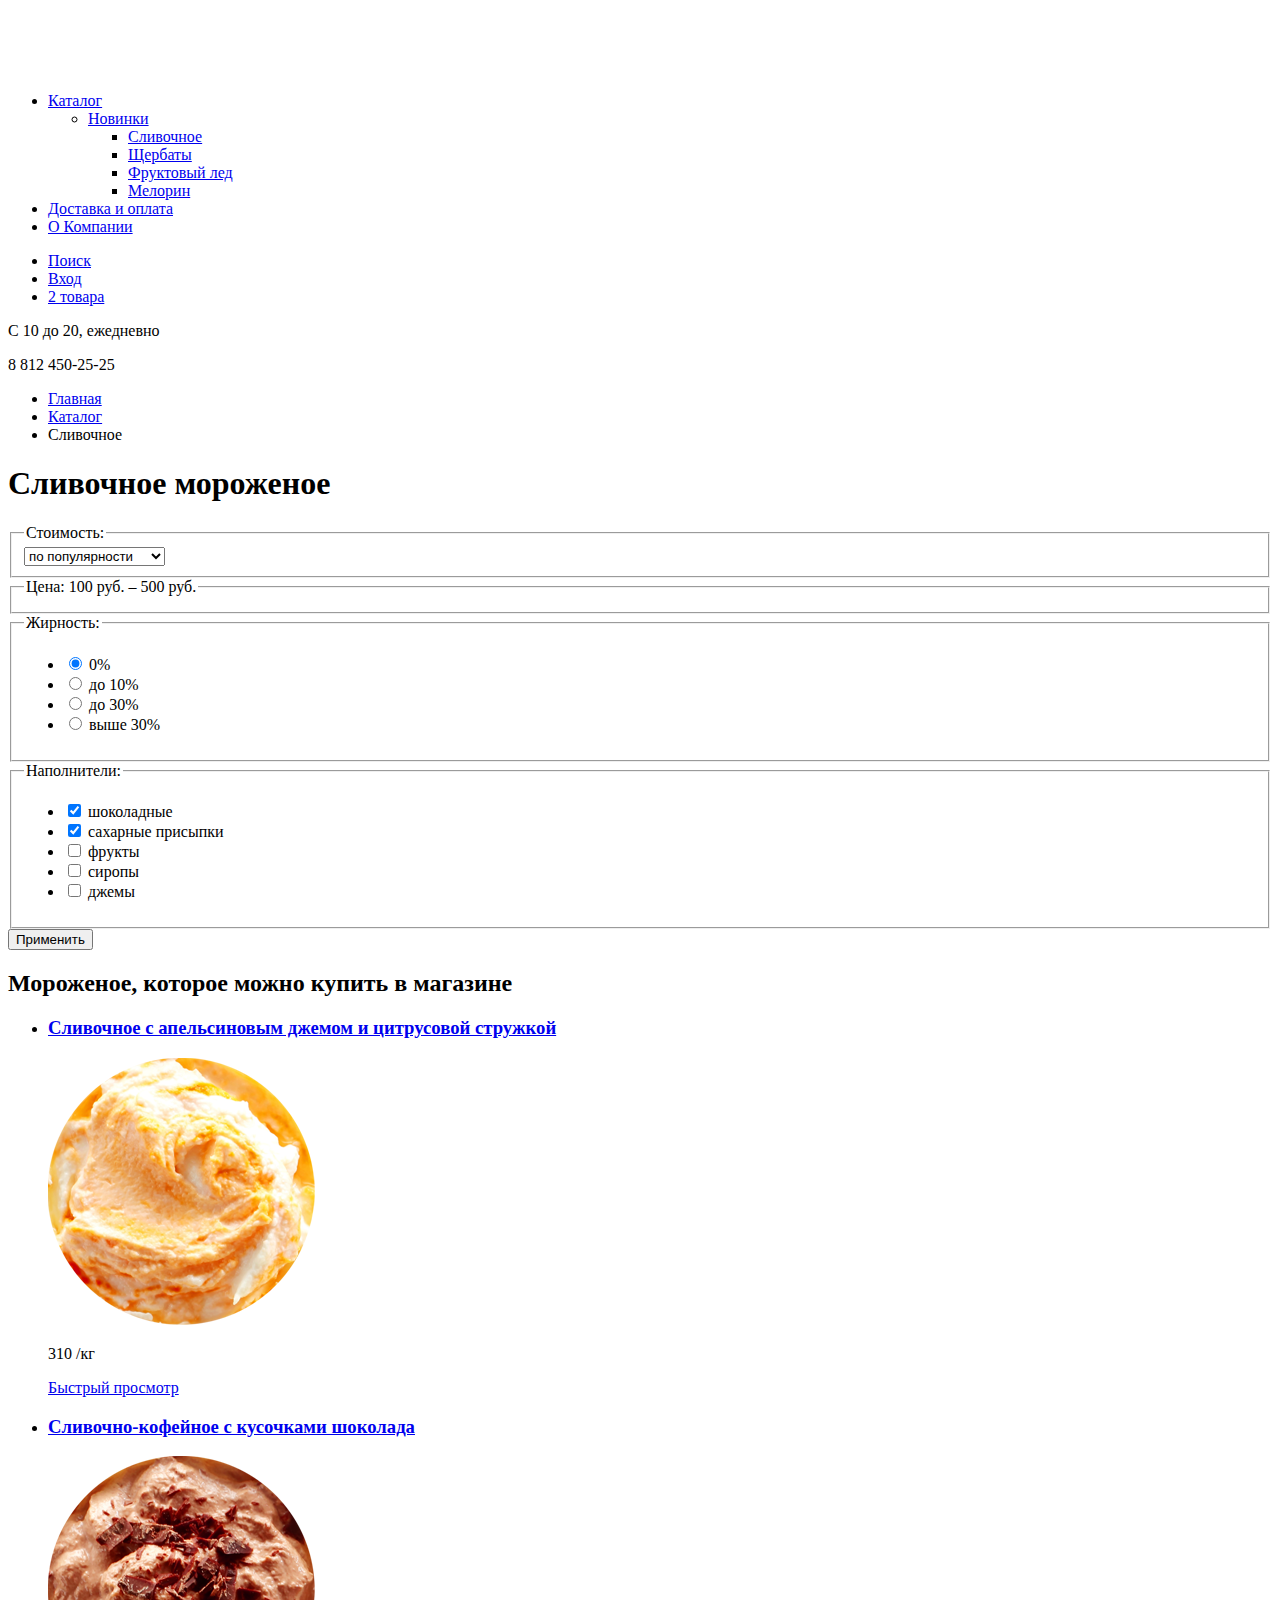
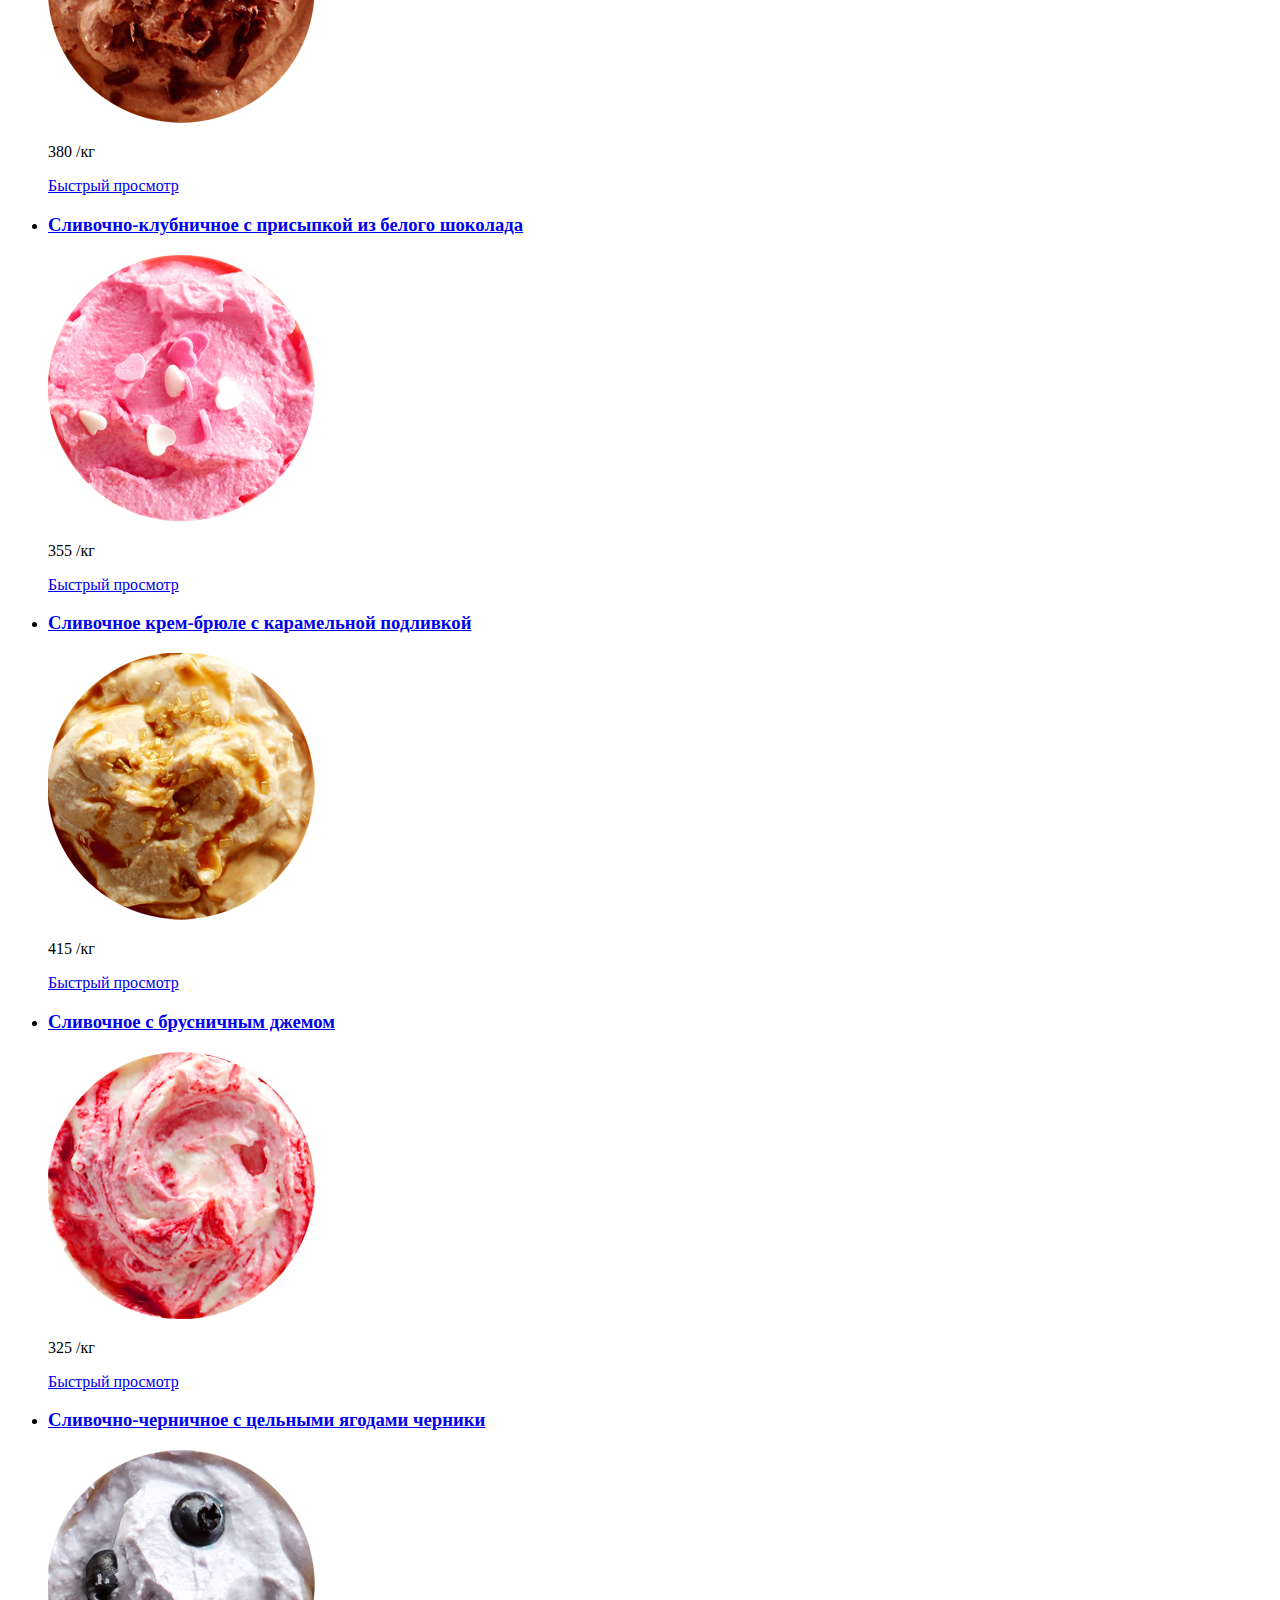
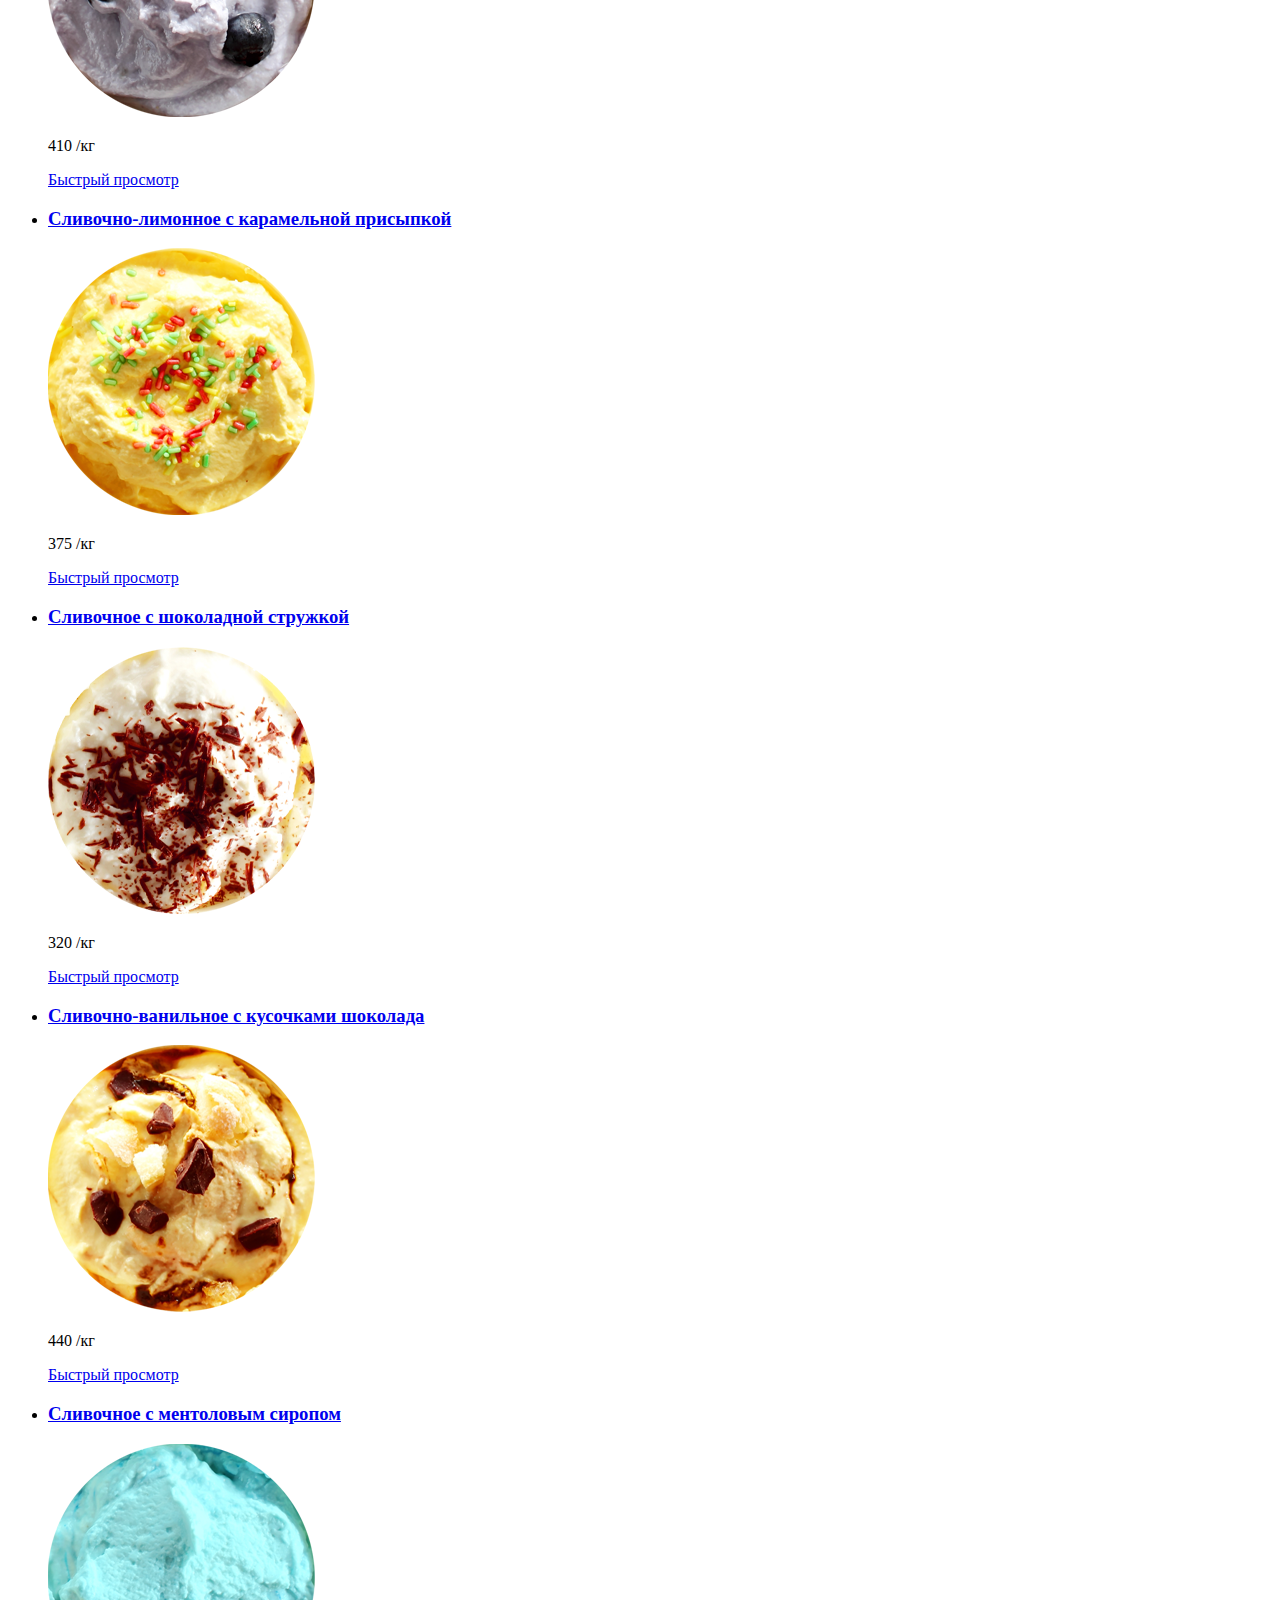
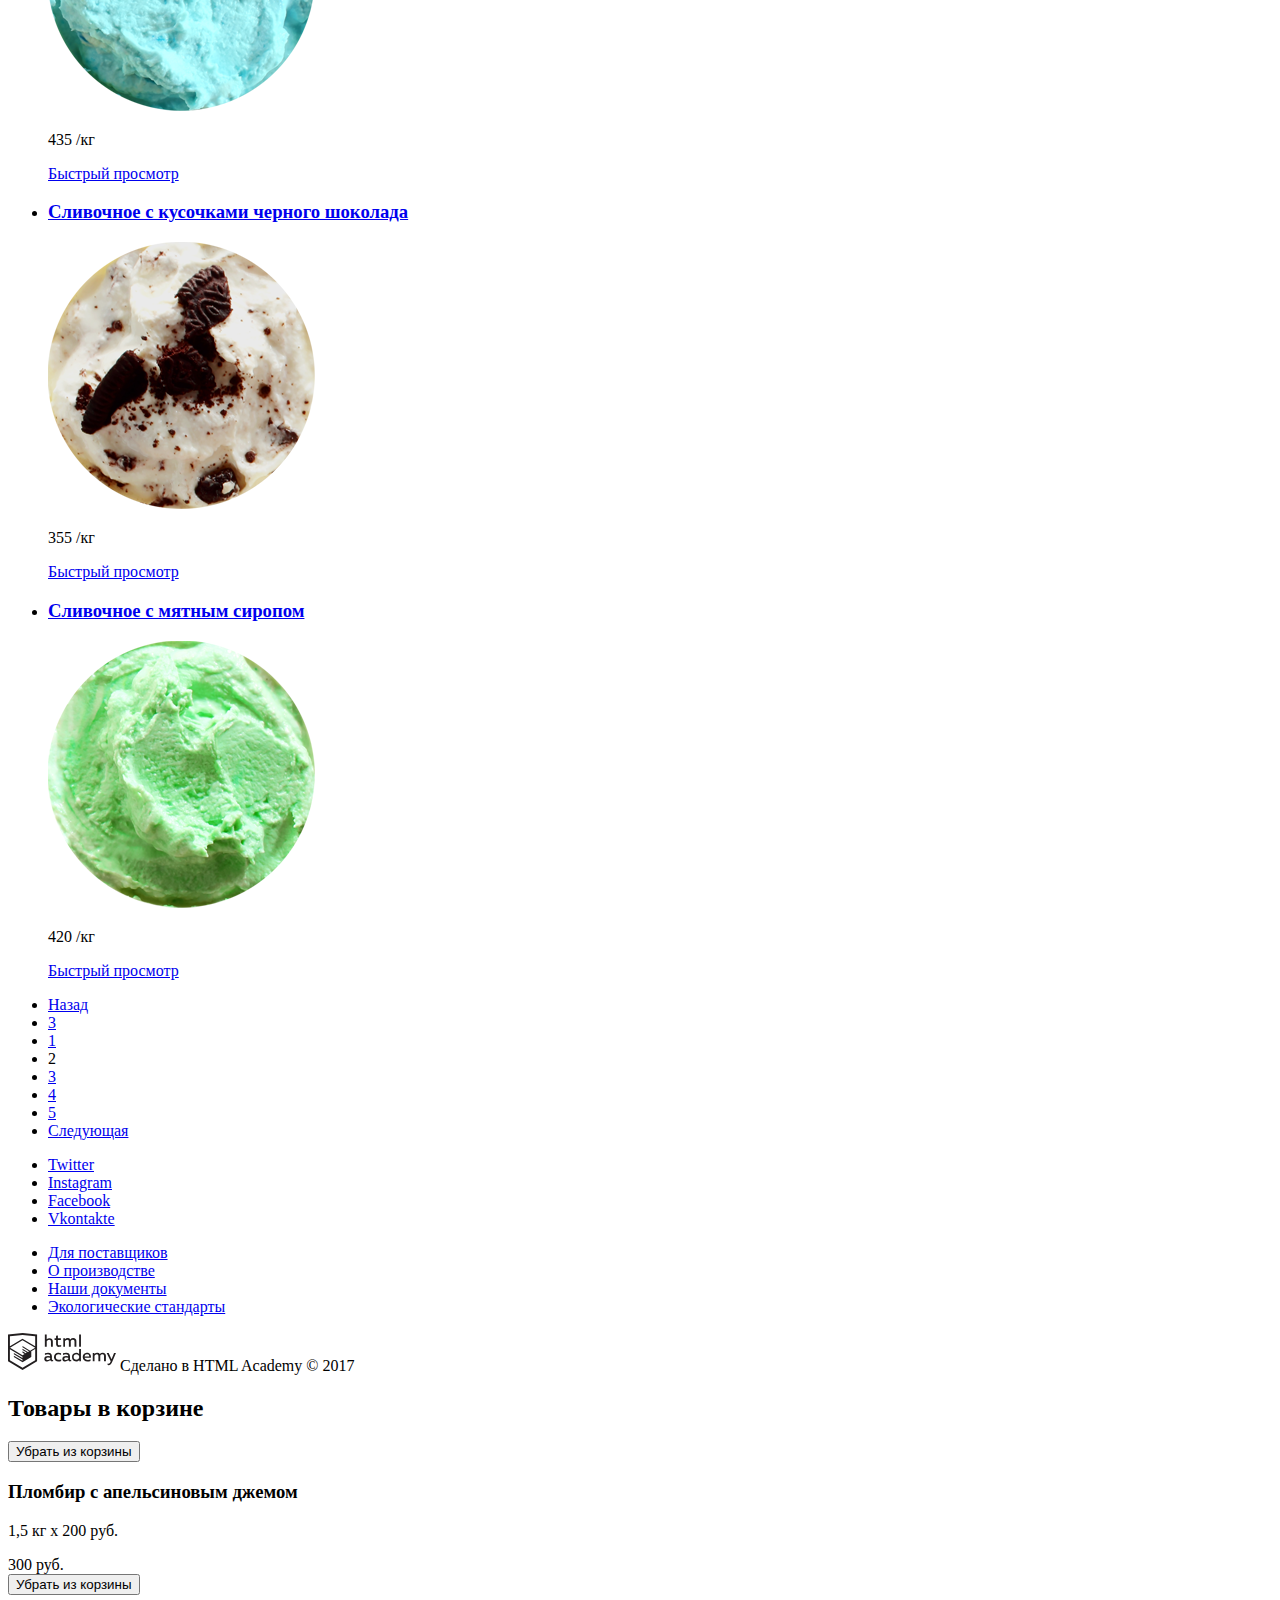
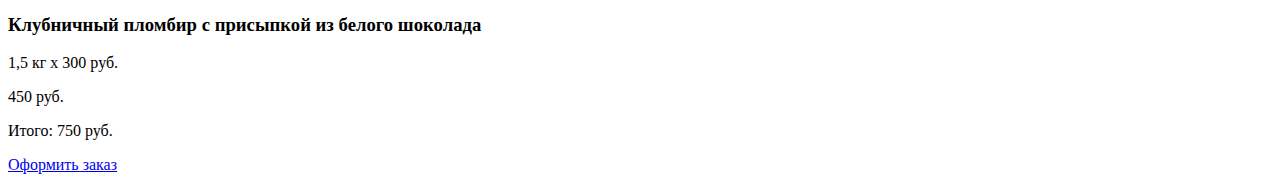
==== catalog.html @ 53f02b1f "html for catalog.html" ====
<!DOCTYPE html>
<html lang="ru">
  <head>
    <meta charset="utf-8">
    <title>HTML Academy: Gllacy Catalog</title>
    <link href="https://fonts.googleapis.com/css?family=Roboto:400,500,700&amp;subset=cyrillic" rel="stylesheet">
  </head>
  <body>
  	<div class="site-wrapper">
      <div class="container">
  		<header class="main-header">
  	    <nav class="main-navigation">
  	      <a class="header-logo"><img src="img/logo.svg" width="154" height="64" alt="Логотип магазина по продаже мороженого Gllacy"></a>
  	      <ul class="site-navigation">

  	        <li class="active"><a href="#">Каталог</a>
  	        	<ul class="sub-menu">
  	        		<li><a class="sub-menu-header" href="#">Новинки</a>
  	        			<ul class="sub-menu-list">
  	        				<li><a class="sub-menu-item" href="#">Сливочное</a></li>
  	        				<li><a class="sub-menu-item" href="#">Щербаты</a></li>
  	        				<li><a class="sub-menu-item" href="#">Фруктовый лед</a></li>
  	        				<li><a class="sub-menu-item" href="#">Мелорин</a></li>
  	        			</ul>
  	        		</li>
  	        	</ul>
  	        </li>
  	        <li><a href="#">Доставка и оплата</a></li>
  	        <li><a href="#">О Компании</a></li>
  	      </ul>
  	      <ul class="user-navigation">
  	      	<li><a class="search" href="#">Поиск</a></li>
  	  	    <li><a class="login" href="#">Вход</a></li>
  	  	    <li><a class="cart" href="#">2 товара</a></li>
  	      </ul>
  	    </nav>
  		</header>
      <main>
        <div class="open-info">
          <p class="open-hours">С 10 до 20, ежедневно</p>
          <p class="phone">8 812 450-25-25</p>
        </div>
        <ul class="breadcrumbs">
          <li><a href="index.html">Главная</a></li>
          <li><a href="catalog.html">Каталог</a></li>
          <li class="breadcrumbs-current">Сливочное</li>
        </ul>
        <h1 class="catalog-title">Сливочное мороженое</h1>
        <form class="search" method="get" action="https://echo.htmlacademy.ru">
          <fieldset class="search-sort">
            <legend class="search-title">Стоимость:</legend>
            <select class="sorting-by" name="sorting">
              <option value="popular-first">по популярности</option>
              <option value="cheap-first">сначала недорогие</option>
              <option value="expensive-first">сначала дорогие</option>
              <option value="fat-first">по жирности</option>
            </select>
          </fieldset>
          <fieldset class="search-price">
            <legend class="filter-title">Цена: 100 руб. – 500 руб.</legend>
            <div class="range-filter">
              <div class="range-controls">
                <div class="scale">
                  <div class="bar"></div>
                </div>
                <div class="toggle toggle-min"></div>
                <div class="toggle toggle-max"></div>
              </div>
            </div>
          </fieldset>
          <fieldset class="search-radio">
            <legend class="search-title">Жирность:</legend>
              <ul class="search-radio-list">
                <li class="search-option search-option-radio">
                  <input type="radio" name="fat" class="visuallyhidden search-input" id="zero" value="zero" checked>
                  <label for="zero">0%</label>
                </li>
                <li class="search-option search-option-radio">
                  <input type="radio" name="fat" class="visuallyhidden search-input" id="ten" value="less-than-ten">
                  <label for="ten">до 10%</label>
                </li>
                <li class="search-option search-option-radio">
                  <input type="radio" name="fat" class="visuallyhidden search-input" id="thirty" value="less-than-thirty">
                  <label for="thirty">до 30%</label>
                </li>
                <li class="search-option search-option-radio">
                  <input type="radio" name="fat" class="visuallyhidden search-input" id="thirty-plus" value="more-than-thirty">
                  <label for="thirty-plus">выше 30%</label>
                </li>
              </ul>
          </fieldset>
          <fieldset class="search-checkbox">
            <legend class="search-title">Наполнители:</legend>
               <ul class="search-checkbox-list">
                <li class="search-option search-option-checkbox">
                  <input type="checkbox" name="chocolate" class="visuallyhidden search-input" id="search-chocolate" checked>
                  <label for="search-chocolate">шоколадные</label>
                </li>
                <li class="search-option search-option-checkbox">
                  <input type="checkbox" name="sugar" class="visuallyhidden search-input" id="search-sugar" checked>
                  <label for="search-sugar">сахарные присыпки</label>
                </li>
                <li class="search-option search-option-checkbox">
                  <input type="checkbox" name="fruits" class="visuallyhidden search-input" id="search-fruits">
                  <label for="search-fruits">фрукты</label>
                </li>
                <li class="search-option search-option-checkbox">
                  <input type="checkbox" name="syrup" class="visuallyhidden search-input" id="search-syrup">
                  <label for="search-syrup">сиропы</label>
                </li>
                <li class="search-option search-option-checkbox">
                  <input type="checkbox" name="jam" class="visuallyhidden search-input" id="search-jam">
                  <label for="search-jam">джемы</label>
                </li>
          </fieldset>
          <button type="submit" class="button apply-button">Применить</button>
        </form>
        <section class="catalog">
          <h2 class="visuallyhidden">Мороженое, которое можно купить в магазине</h2>
          <ul class="catalog-list">
            <li class="hit-item">
              <h3><a class="hit-name" href="#">Сливочное с апельсиновым джемом и цитрусовой стружкой</a></h3>
              <img src="img/ice-cream-1.png" width="267" height="267" class="hit-photo" alt="Сливочное мороженое с джемом">
              <p class="hit-price">
                <span class="amount">310</span>
                <span class="unit">/кг</span>
              </p>
              <a class="button hit-item-button" href="#">Быстрый просмотр</a>
            </li>
            <li class="hit-item">
              <h3><a class="hit-name" href="#">Сливочно-кофейное с кусочками шоколада</a></h3>
              <img src="img/ice-cream-2.png" width="267" height="267" class="hit-photo" alt="Мороженое шоколадного цвета с шоколадной стружкой">
              <p class="hit-price">
                <span class="amount">380</span>
                <span class="unit">/кг</span>
              </p>
              <a class="button hit-item-button" href="#">Быстрый просмотр</a>
            </li>
            <li class="hit-item">
              <h3><a class="hit-name" href="#">Сливочно-клубничное с присыпкой из белого шоколада</a></h3>
              <img src="img/ice-cream-3.png" width="267" height="267" class="hit-photo" alt="Мороженое розового цвета с присыпкой в форме сердец">
              <p class="hit-price">
                <span class="amount">355</span>
                <span class="unit">/кг</span>
              </p>
              <a class="button hit-item-button" href="#">Быстрый просмотр</a>
            </li>
            <li class="hit-item">
              <h3><a class="hit-name" href="#">Сливочное крем-брюле с карамельной подливкой</a></h3>
              <img src="img/ice-cream-4.png" width="267" height="267" class="hit-photo" alt="Мороженое кремового цвета с карамелью и жженым сахаром">
              <p class="hit-price">
                <span class="amount">415</span>
                <span class="unit">/кг</span>
              </p>
              <a class="button hit-item-button" href="#">Быстрый просмотр</a>
            </li>
            <li class="hit-item">
              <h3><a class="hit-name" href="#">Сливочное с брусничным джемом</a></h3>
              <img src="img/ice-cream-5.png" width="267" height="267" class="hit-photo" alt="Мороженое бело-розового цвета">
              <p class="hit-price">
                <span class="amount">325</span>
                <span class="unit">/кг</span>
              </p>
              <a class="button hit-item-button" href="#">Быстрый просмотр</a>
            </li>
            <li class="hit-item">
              <h3><a class="hit-name" href="#">Сливочно-черничное с цельными ягодами черники</a></h3>
              <img src="img/ice-cream-6.png" width="267" height="267" class="hit-photo" alt="Мороженое сиреневого цвета с черникой">
              <p class="hit-price">
                <span class="amount">410</span>
                <span class="unit">/кг</span>
              </p>
              <a class="button hit-item-button" href="#">Быстрый просмотр</a>
            </li>
            <li class="hit-item">
              <h3><a class="hit-name" href="#">Сливочно-лимонное с карамельной присыпкой</a></h3>
              <img src="img/ice-cream-7.png" width="267" height="267" class="hit-photo" alt="Мороженое желтого цвета с разноцветной присыпкой">
              <p class="hit-price">
                <span class="amount">375</span>
                <span class="unit">/кг</span>
              </p>
              <a class="button hit-item-button" href="#">Быстрый просмотр</a>
            </li>
            <li class="hit-item">
              <h3><a class="hit-name" href="#">Сливочное с шоколадной стружкой</a></h3>
              <img src="img/ice-cream-8.png" width="267" height="267" class="hit-photo" alt="Мороженое белого цвета с шоколадной стружкой">
              <p class="hit-price">
                <span class="amount">320</span>
                <span class="unit">/кг</span>
              </p>
              <a class="button hit-item-button" href="#">Быстрый просмотр</a>
            </li>
            <li class="hit-item">
              <h3><a class="hit-name" href="#">Сливочно-ванильное с кусочками шоколада</a></h3>
              <img src="img/ice-cream-9.png" width="267" height="267" class="hit-photo" alt="Мороженое белого цвета с шоколадной стружкой">
              <p class="hit-price">
                <span class="amount">440</span>
                <span class="unit">/кг</span>
              </p>
              <a class="button hit-item-button" href="#">Быстрый просмотр</a>
            </li>
            <li class="hit-item">
              <h3><a class="hit-name" href="#">Сливочноe с ментоловым сиропом</a></h3>
              <img src="img/ice-cream-10.png" width="267" height="267" class="hit-photo" alt="Мороженое ментолового цвета">
              <p class="hit-price">
                <span class="amount">435</span>
                <span class="unit">/кг</span>
              </p>
              <a class="button hit-item-button" href="#">Быстрый просмотр</a>
            </li>
            <li class="hit-item">
              <h3><a class="hit-name" href="#">Сливочное с кусочками черного шоколада</a></h3>
              <img src="img/ice-cream-11.png" width="267" height="267" class="hit-photo" alt="Мороженое кремового цвета с кусочками черного шоколада">
              <p class="hit-price">
                <span class="amount">355</span>
                <span class="unit">/кг</span>
              </p>
              <a class="button hit-item-button" href="#">Быстрый просмотр</a>
            </li>
            <li class="hit-item">
              <h3><a class="hit-name" href="#">Сливочное с мятным сиропом</a></h3>
              <img src="img/ice-cream-12.png" width="267" height="267" class="hit-photo" alt="Мороженое зеленого цвета">
              <p class="hit-price">
                <span class="amount">420</span>
                <span class="unit">/кг</span>
              </p>
              <a class="button hit-item-button" href="#">Быстрый просмотр</a>
            </li>
          </ul>
          <ul class="pagination-list">
            <li class="pagination-item"><a href="#">Назад</a></li>
            <li class="pagination-item"><a href="#">3</a></li>
            <li class="pagination-item pagination-item-current"><a href="#">1</a></li>
            <li class="pagination-item"><a>2</a></li>
            <li class="pagination-item"><a href="#">3</a></li>
            <li class="pagination-item"><a href="#">4</a></li>
            <li class="pagination-item"><a href="#">5</a></li>
            <li class="pagination-item"><a href="#">Следующая</a></li>
          </ul>
        </section>


      </main>
      <footer class="page-footer">
            <div class="container">
            <ul class="footer-social">
             <li><a class="social-button" href="#"><span class="visuallyhidden">Twitter</span></a></li>
             <li><a class="social-button" href="#"><span class="visuallyhidden">Instagram</span></a></li>
             <li><a class="social-button" href="#"><span class="visuallyhidden">Facebook</span></a></li>
             <li><a class="social-button" href="#"><span class="visuallyhidden">Vkontakte</span></a></li>
            </ul>
            <ul class="footer-about">
              <li><a class="about-item" href="#">Для поставщиков</a></li>
              <li><a class="about-item" href="#">О производстве</a></li>
              <li><a class="about-item" href="#">Наши документы</a></li>
              <li><a class="about-item" href="#">Экологические стандарты</a></li>
            </ul>
            <p class="footer-copyright">
              <a class="developer-logo" href="https://htmlacademy.ru/intensive/htmlcss"><svg id="Layer_1" width="108" height="39" data-name="Layer 1" xmlns="http://www.w3.org/2000/svg" viewBox="0 0 108.08 36.85"><title>HTML Academy</title><path d="M44.61,26.88a2,2,0,0,0,.55-0.1v1.33a3.25,3.25,0,0,1-1.18.21,1.67,1.67,0,0,1-1.67-1,4.84,4.84,0,0,1-3.14,1.08c-1.51,0-2.91-.83-2.91-2.55,0-2.13,2-2.79,3.71-2.79a11.08,11.08,0,0,1,2.17.25v-0.3c0-1-.76-1.77-2.19-1.77a7.42,7.42,0,0,0-3,.64v-1.7a10.21,10.21,0,0,1,3.19-.55c2.36,0,3.81,1.12,3.81,3.65v3a0.54,0.54,0,0,0,.49.59h0.17Zm-6.44-1.13A1.35,1.35,0,0,0,39.63,27h0.11a3.39,3.39,0,0,0,2.41-1V24.58a9.72,9.72,0,0,0-1.81-.21c-1,0-2.16.33-2.16,1.38h0Zm12.36-6.11a5,5,0,0,1,2.57.64V22a4.08,4.08,0,0,0-2.3-.7,2.75,2.75,0,1,0,0,5.49,5,5,0,0,0,2.43-.64v1.71a6.27,6.27,0,0,1-2.76.57A4.21,4.21,0,0,1,46,24.51q0-.21,0-0.41a4.32,4.32,0,0,1,4.18-4.46h0.38Zm12.17,7.24a2,2,0,0,0,.55-0.1v1.33a3.25,3.25,0,0,1-1.18.21,1.67,1.67,0,0,1-1.67-1,4.84,4.84,0,0,1-3.14,1.08c-1.51,0-2.91-.83-2.91-2.55,0-2.13,2-2.79,3.71-2.79a11.08,11.08,0,0,1,2.17.25v-0.3c0-1-.76-1.77-2.19-1.77a7.42,7.42,0,0,0-3,.64v-1.7a10.21,10.21,0,0,1,3.19-.55c2.36,0,3.81,1.12,3.81,3.65v3a0.54,0.54,0,0,0,.49.59h0.17Zm-6.44-1.13A1.35,1.35,0,0,0,57.73,27h0.11a3.39,3.39,0,0,0,2.41-1V24.58a9.72,9.72,0,0,0-1.81-.21c-1.06,0-2.16.33-2.16,1.38h0ZM73,16V28.2H71.35V26.88a3.88,3.88,0,0,1-3.19,1.54,4.4,4.4,0,0,1,0-8.78,3.81,3.81,0,0,1,3,1.3V16H73Zm-4.53,5.22a2.76,2.76,0,1,0,0,5.52A2.86,2.86,0,0,0,71.15,25V23A2.91,2.91,0,0,0,68.49,21.27ZM79,19.64c3.31,0,4.46,2.68,3.92,5.09H76.7c0.21,1.5,1.67,2.11,3.19,2.11a6.11,6.11,0,0,0,2.64-.59v1.6a7.14,7.14,0,0,1-3,.57C77,28.42,74.78,27,74.78,24a4.18,4.18,0,0,1,4-4.39H79Zm0.09,1.54a2.28,2.28,0,0,0-2.44,2.1v0.06H81.3A2,2,0,0,0,79.13,21.18Zm5.73,7V19.87h1.65v1a3.81,3.81,0,0,1,2.78-1.27A2.86,2.86,0,0,1,91.89,21a4.12,4.12,0,0,1,2.91-1.33A3.06,3.06,0,0,1,98,23V28.2h-1.9V23.05a1.59,1.59,0,0,0-1.42-1.75H94.42a2.8,2.8,0,0,0-2.07,1.12V28.2h-1.9V23.05A1.59,1.59,0,0,0,89,21.31H88.8a3,3,0,0,0-2.21,1.29v5.63H84.86Zm21.31-8.33h1.9l-3.91,9.46c-0.9,2.17-2.09,2.86-3.35,2.86a4.76,4.76,0,0,1-1.1-.14V30.46a2.86,2.86,0,0,0,.85.12c0.9,0,1.58-.64,2.07-1.9l0.17-.42-4-8.4h2l2.86,6.29ZM38.73,1.46V6.22a3.81,3.81,0,0,1,2.7-1.14,3.25,3.25,0,0,1,3.44,3.4v5.15H43V8.72a1.81,1.81,0,0,0-1.61-2h-0.3a2.93,2.93,0,0,0-2.32,1.39v5.52h-1.9V1.46h1.9ZM49.94,2.31v3h3V6.91h-3v3.81c0,1.1.5,1.46,1.58,1.46a4.49,4.49,0,0,0,1.69-.33v1.6A6.8,6.8,0,0,1,51,13.8a2.55,2.55,0,0,1-2.86-2.74V6.89H46.58V5.26h1.5V2.74Zm5.4,11.31V5.28H57v1A3.81,3.81,0,0,1,59.77,5a2.86,2.86,0,0,1,2.6,1.33A4.12,4.12,0,0,1,65.28,5,3.06,3.06,0,0,1,68.44,8.4v5.21h-1.9V8.46a1.59,1.59,0,0,0-1.42-1.75H64.89a2.8,2.8,0,0,0-2.07,1.12v5.78h-1.9V8.46A1.59,1.59,0,0,0,59.5,6.71H59.27A3,3,0,0,0,57.06,8v5.63H55.34ZM71.17,1.45H73V13.6H71.17V1.45ZM14.71,0H14.55L0,1.54V28.21l14.55,8.66,14.55-8.66V1.54Zm12.5,27.1L14.55,34.64,1.9,27.12V16.18l12.59,7.5V25L5.86,19.9v1.31l8.68,5.21v1.39L5.87,22.65V24l8.68,5.21,8.75-5.24V18.31L27.2,16V27.12Zm0-12.53-3.48,2-1.6,1L14.51,13v1.31L21,18.23H21l-0.14.09-1,.54-5.37-3.2V17l4.24,2.52-1,.67-3.2-1.9v1.31l2.1,1.24L14.5,22.1,2,14.65,14.51,7.11Zm0-1.32L14.49,5.76,1.91,13.25v-10L14.56,1.92,27.21,3.25v10h0Z" transform="translate(0 -0.02)" fill="#231f20"/></svg></a>
              <span class="developer-info">Сделано в HTML Academy © 2017</span>
            </p>
          </div>
          </footer>
    </div>
  </div>

  <section class="modal modal-cart">
    <h2 class="visuallyhidden">Товары в корзине</h2>
    <div class="cart-item">
      <button class="item-remove" type="button">Убрать из корзины</button>
      <h3 class="cart-item-name">Пломбир с апельсиновым джемом</h3>
      <p class="total-price-formula">1,5 кг х <span class="price-kg">200 руб.</span></p>
      <span class="total-price">300 руб.</span>
    </div>
    <div class="cart-item">
      <button class="item-remove" type="button">Убрать из корзины</button>
      <h3 class="cart-item-name">Клубничный пломбир с присыпкой из белого шоколада</h3>
      <p class="total-price-formula">1,5 кг х <span class="price-kg">300 руб.</span></p>
      <span class="total-price">450 руб.</span>
    </div>
    <p class="cart-summary">Итого: <span class="cart-price">750 руб.</span></p>
    <a class="button cart-button" href="#">Оформить заказ</a>
  </section>






</body>
</html>
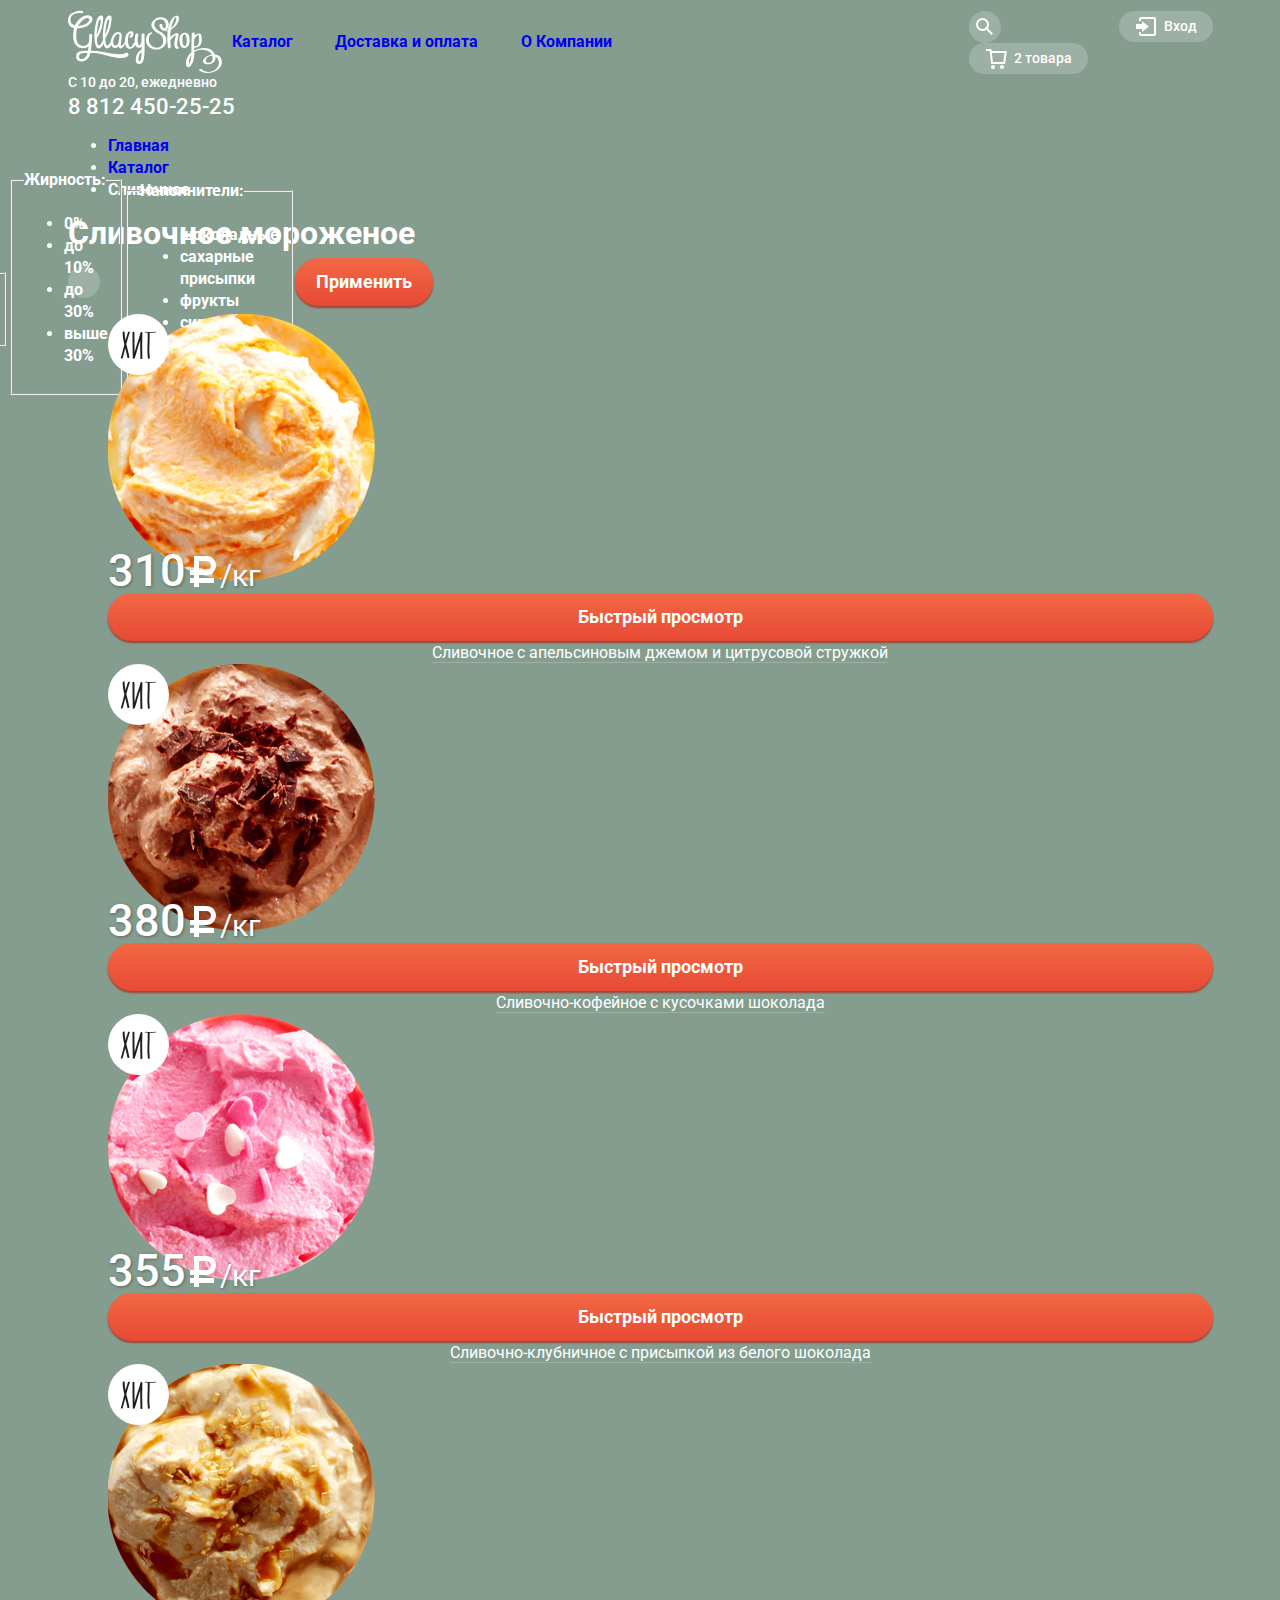
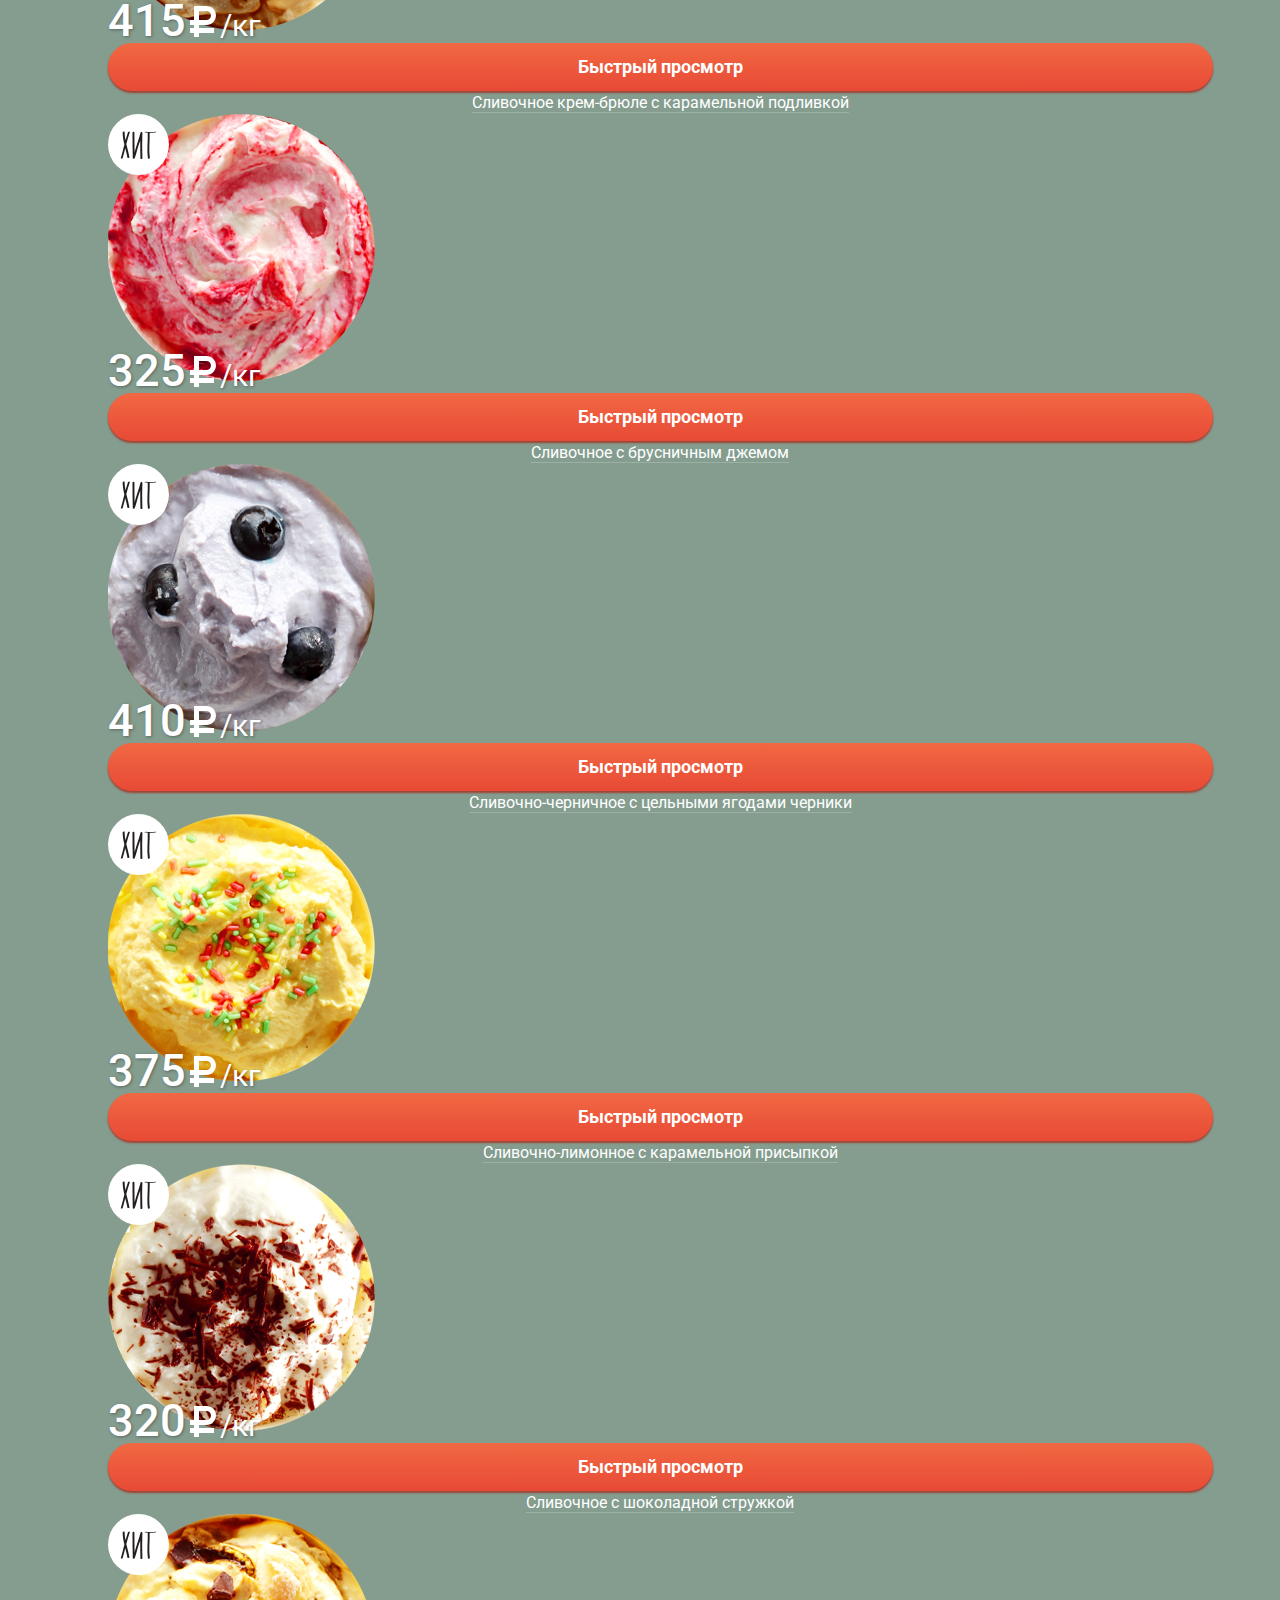
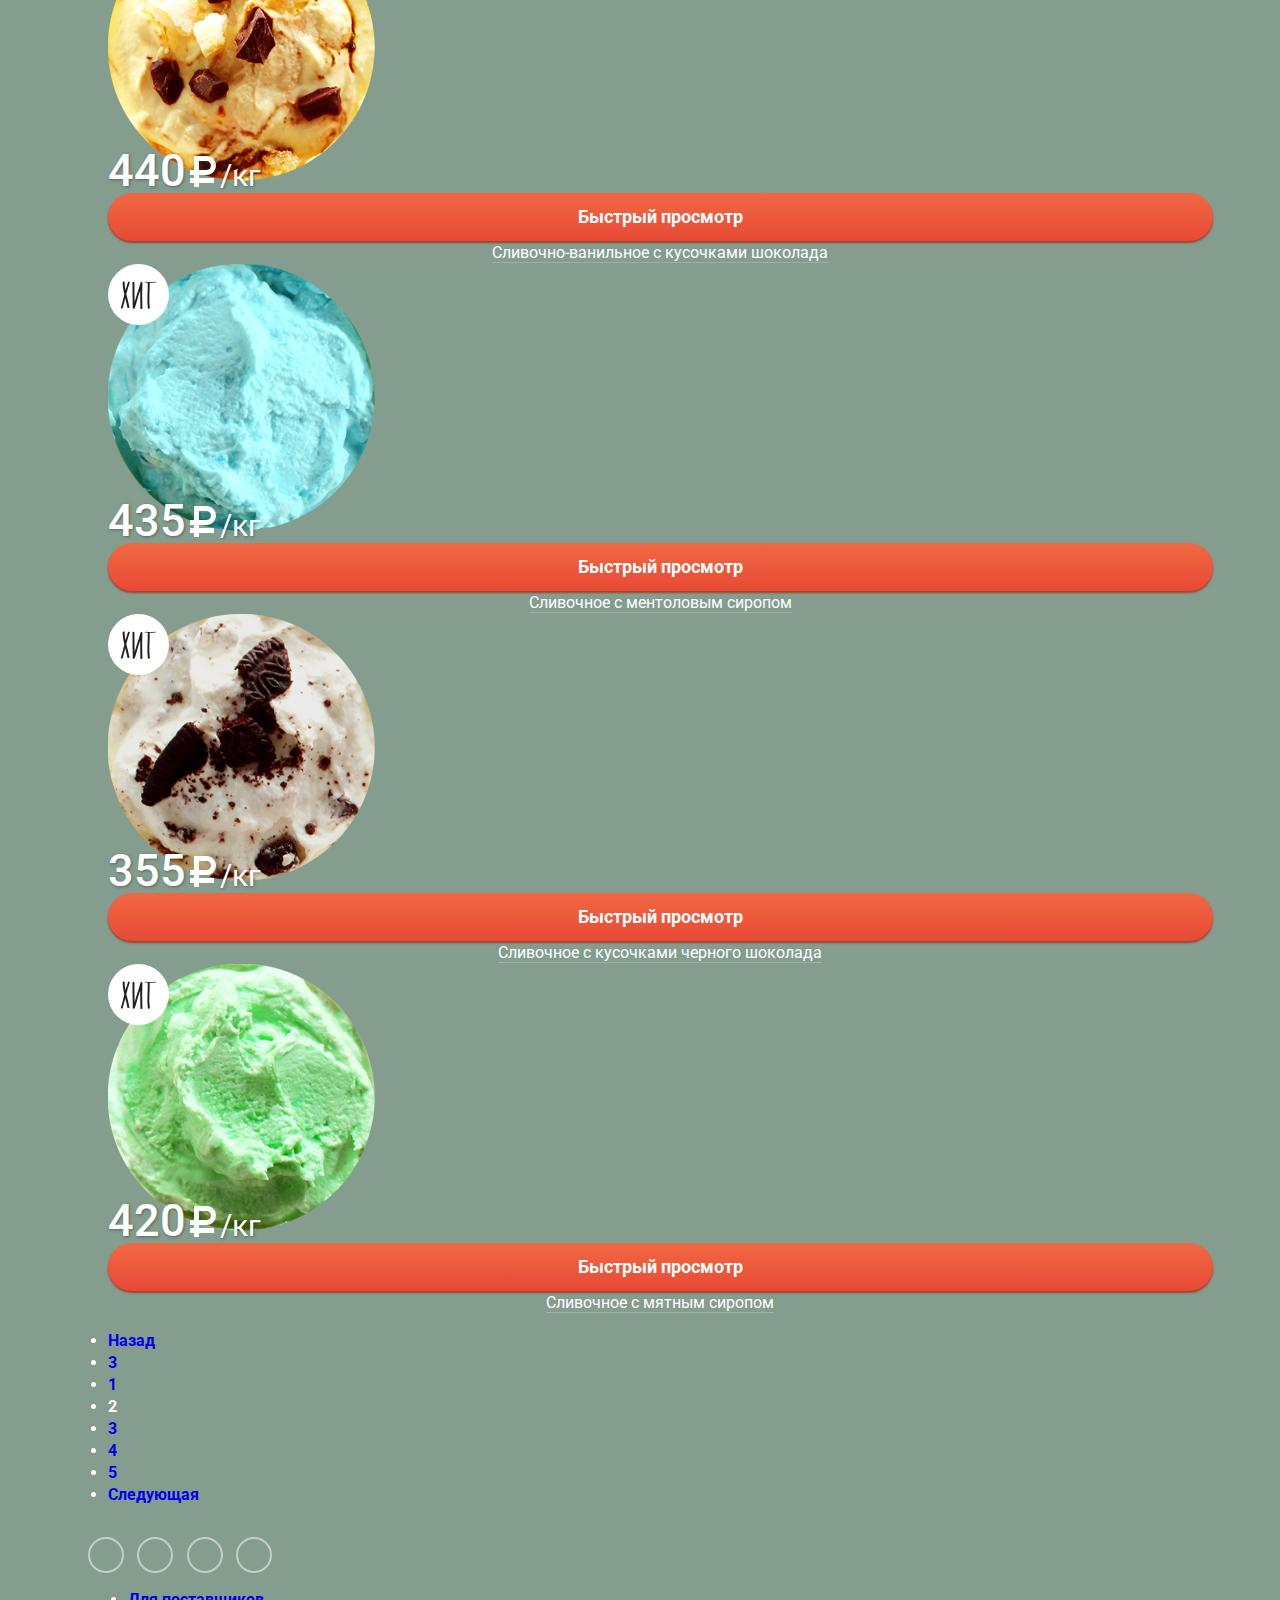
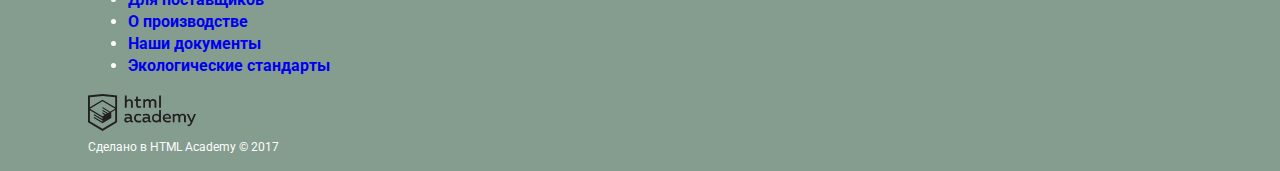
==== commit 06768245: "final styles to modal window on the index.html" ====
--- a/catalog.html
+++ b/catalog.html
@@ -4,9 +4,11 @@
     <meta charset="utf-8">
     <title>HTML Academy: Gllacy Catalog</title>
     <link href="https://fonts.googleapis.com/css?family=Roboto:400,500,700&amp;subset=cyrillic" rel="stylesheet">
+    <link href="css/normalize.min.css" rel="stylesheet">
+    <link href="css/style.css" rel="stylesheet">
   </head>
   <body>
-  	<div class="site-wrapper">
+  	<div class="site-wrapper-inner">
       <div class="container">
   		<header class="main-header">
   	    <nav class="main-navigation">
@@ -29,7 +31,12 @@
   	        <li><a href="#">О Компании</a></li>
   	      </ul>
   	      <ul class="user-navigation">
-  	      	<li><a class="search" href="#">Поиск</a></li>
+  	      	<li><a class="search" href="#"><span class="visuallyhidden">Поиск</span><svg height="17" viewBox="0 0 17 17" width="17" xmlns="http://www.w3.org/2000/svg"><path d="m16.958 15.527-5.208-5.207a6.455 6.455 0 0 0 1.25-3.82 6.5 6.5 0 1 0 -6.5 6.5 6.465 6.465 0 0 0 3.839-1.263l5.205 5.204zm-10.458-4.527c-2.481 0-4.5-2.019-4.5-4.5s2.019-4.5 4.5-4.5 4.5 2.019 4.5 4.5-2.019 4.5-4.5 4.5z" fill="#fff"/></svg></a>
+              <form class="nav-search" action="https://echo.htmlacademy.ru" method="get">
+                <label class="visuallyhidden" for="search-input">Поиск товаров по сайту</label>
+                <input type="search" name="navigation-search" id="search-input" placeholder="Что ищем?">
+              </form>
+            </li>
   	  	    <li><a class="login" href="#">Вход</a></li>
   	  	    <li><a class="cart" href="#">2 товара</a></li>
   	      </ul>
--- a/css/style.css
+++ b/css/style.css
@@ -0,0 +1,1220 @@
+body {
+  margin: 0;
+  padding: 0;
+
+  font-family: 'Roboto', Arial, sans-serif;
+  font-size: 16px;
+  line-height: 22px;
+  font-weight: 700;
+  color: #fff;
+}
+
+.site-wrapper {
+  background-color: #849d8f;
+  background-image: url("../img/slider-1.png");
+  background-repeat: no-repeat;
+  background-position: top center;
+
+  transition: background-image 0.5s ease, background-color 0.5s ease;
+}
+
+.site-wrapper-inner {
+  background-color: #849d8f;
+}
+
+.site-wrapper::before,
+.site-wrapper::after {
+  content: "";
+
+  visibility: hidden;
+}
+
+.site-wrapper::before {
+  background-image: url("../img/slider-2.png");
+}
+
+.site-wrapper::after {
+  background-image: url("../img/slider-3.png");
+}
+
+ .container {
+  width: 1145px;
+  margin: 0 auto;
+  padding: 0 20px 0;
+}
+
+a {
+  text-decoration: none;
+}
+
+.button {
+  font-family: 'Roboto', Arial, sans-serif;
+  font-size: 18px;
+  line-height: 24px;
+  font-weight: 700;
+
+  padding: 12px 21px;
+
+  text-align: center;
+  text-decoration: none;
+  color: #ffffff;
+
+  vertical-align: middle;
+  border: none;
+  border-radius: 25px;
+
+  background-color: #f26843;
+  background-image: linear-gradient(#f26843, #e74a35);
+  box-shadow: 0px 2px 2px 0px rgba(172, 16, 0, 0.64);
+}
+
+.button:hover {
+  background-image: linear-gradient(#f58669 0%, #ec6f5e 100%);
+  background-color: rgba(255, 255, 255, 0.2);
+  box-shadow: 0px 2px 2px 0px rgba(172, 16, 0, 1);
+}
+
+.button:active {
+  background-color: rgba(0, 0, 0, 0.07);
+  background-image: linear-gradient(#d84732 0%, #e1613e 100%);
+  box-shadow: 0px 2px 2px 0px rgba(172, 16, 0, 1) inset;
+}
+
+.header-logo {
+  display: block;
+
+  width: 154px;
+  height: 64px;
+}
+
+.main-navigation {
+  display: flex;
+  align-items: center;
+
+  padding-top: 10px;
+}
+
+.site-navigation,
+.sub-menu,
+.sub-menu-list,
+.user-navigation {
+  list-style: none;
+
+  margin: 0;
+  padding: 0;
+}
+
+.site-navigation {
+  display: flex;
+  flex-wrap: wrap;
+  justify-content: space-between;
+
+  width: 380px;
+
+  margin-left: 10px;
+}
+
+.site-navigation li:first-child {
+  position: relative;
+}
+
+.sub-menu {
+  display: none;
+  position: absolute;
+  z-index: 10;
+  top: 30px;
+  box-sizing: border-box;
+  width: 142px;
+
+  padding-top: 10px;
+  padding-bottom: 2px;
+
+  background-color: #fff;
+
+  box-shadow: 0px 20px 20px 0px rgba(0, 0, 0, 0.4); 
+  border-radius: 5px;
+}
+
+.sub-menu-list a {
+  display: block;
+
+  padding: 4px 10px 7px 19px;
+
+  font-weight: 400;
+  font-size: 14px;
+  line-height: 16px;
+
+  color: #323232;
+}
+
+.sub-menu-header {
+  display: block;
+
+  padding: 0 10px 11px 19px;
+  margin-bottom: 6px;
+
+  font-size: 14px;
+  line-height: 16px;
+
+  color: #323232;
+
+  border-bottom: 1px solid rgba(0, 0, 0, 0.2);
+}
+
+.sub-menu-item {
+  margin-bottom: 4px;
+}
+
+.sub-menu-list a:hover {
+  background-color: #fbded7;
+}
+
+.sub-menu-list a:active {
+  background-color: #f6b5a5;
+}
+
+.sub-menu-list a.active {
+  color: #fff;
+
+  background-color: #d07058;
+}
+
+.site-navigation-item {
+  padding-right: 14px;
+  padding-left: 14px;
+
+  line-height: 18px;
+  color: #fff;
+
+  text-decoration: underline solid rgba(255, 255, 255, 0.5);
+}
+
+.site-navigation-item:hover {
+  padding: 7px 14px;
+
+  color: #000;
+
+  background-color: #fff;
+  border-radius: 25px;
+  text-decoration: none;
+}
+
+.site-navigation-item:active {
+  padding: 7px 14px;
+
+  color: #000;
+
+  background-color: #fff;
+  border-radius: 25px;
+  text-decoration: none;
+
+  box-shadow: 0px 2px 1px 0px rgba(105, 105, 105, 1) inset; 
+}
+
+.site-navigation-item .active {
+  padding: 7px 14px;
+
+  color: #fff;
+
+  background-color: #d07058;
+  border-radius: 25px;
+  text-decoration: none;
+}
+
+.site-navigation li:hover .sub-menu,
+.site-navigation li:focus-within .sub-menu,
+.user-navigation li:first-child:hover .nav-search,
+.user-navigation li:first-child:focus-within .nav-search,
+.user-navigation li:nth-child(2):hover .login-form,
+.user-navigation li:nth-child(2):focus-within .login-form {
+  display: block;
+}
+
+.user-navigation {
+  display: flex;
+  flex-wrap: wrap;
+  justify-content: space-between;
+  margin-left: auto;
+
+  width: 244px;
+}
+
+.user-navigation a {
+  font-size: 14px;
+  line-height: 16px;
+  font-weight: 500;
+
+  color: #fff;
+}
+
+.user-navigation li:first-child,
+.user-navigation li:nth-child(2) {
+  position: relative;
+}
+
+.search {
+  display: flex;
+  justify-content: center;
+  align-items: center;
+
+  width: 32px;
+  height: 32px;
+
+  background-color: rgba(255, 255, 255, 0.2);
+  border-radius: 50%;
+}
+
+.search:hover {
+  background-color: #f8f7f4;
+}
+
+.search:hover path {
+  fill: #000;
+}
+
+.nav-search {
+  display: none;
+  position: absolute;
+  z-index: 10;
+  top: 35px;
+  right: 16px;
+  width: 340px;
+
+  padding: 20px 15px;
+
+  background-color: #f8f7f4;
+
+  box-shadow: 0px 20px 20px 0px rgba(0, 0, 0, 0.4); 
+  border-radius: 5px;
+  box-sizing: border-box;
+}
+
+.nav-search input {
+  width: 311px;
+
+  padding: 12px 11px;
+  border: 1px solid rgba(178, 178, 178, 0.5);
+  border-radius: 5px;
+}
+
+.nav-search input::placeholder {
+  font-size: 14px;
+  line-height: 24px;
+
+  color: #999999;
+}
+
+.user-navigation .login {
+  display: block;
+  position: relative;
+
+  padding: 7px 16px 8px 45px;
+
+  background-color: rgba(255, 255, 255, 0.2);
+  border-radius: 25px;
+}
+
+.login-form {
+  display: none;
+  position: absolute;
+
+  z-index: 10;
+  top: 35px;
+  right: 16px;
+  width: 277px;
+
+  padding: 20px 15px 20px 20px;
+
+  background-color: #f8f7f4;
+
+  box-shadow: 0px 20px 20px 0px rgba(0, 0, 0, 0.4); 
+  border-radius: 5px;
+  box-sizing: border-box;
+}
+
+.login-item {
+  margin: 0;
+  margin-bottom: 20px;
+}
+
+.login-item input::placeholder {
+  color: #999999;
+}
+
+.login-input {
+  box-sizing: border-box;
+  width: 241px;
+
+  padding: 12px;
+
+  border: 1px solid rgba(178, 178, 178, 0.5);
+  border-radius: 5px;
+}
+
+.user-navigation .login::before {
+  content: "";
+
+  position: absolute;
+  top: 6px;
+  left: 17px;
+  width: 21px;
+  height: 19px;
+
+  background-color: transparent;
+  background-image: url("../img/entrance.svg");
+  background-repeat: no-repeat;
+  background-position: 0 0;
+}
+
+.user-navigation .login:hover {
+  color: #323232;
+
+  background-color: #f8f7f4;
+}
+
+.user-navigation .login:hover::before {
+  background-image: url("../img/entrance-hover.svg");
+  background-repeat: no-repeat;
+  background-position: 0 0;
+}
+
+.login-group {
+  display: flex;
+}
+
+.login-link-group {
+  order: 1;
+  display: flex;
+  flex-wrap: wrap;
+  flex-direction: column;
+}
+
+.login-link-group a {
+  color: #323232;
+  font-weight: 400;
+  font-size: 13px;
+  line-height: 21px;
+
+  text-decoration: underline;
+}
+
+.login-button {
+  margin-right: 27px;
+}
+
+.user-navigation .cart {
+  display: block;
+  position: relative;
+
+  padding: 7px 16px 8px 45px;
+
+  background-color: rgba(255, 255, 255, 0.2);
+  border-radius: 25px;
+}
+
+.user-navigation .cart::before {
+  content: "";
+
+  position: absolute;
+  top: 6px;
+  left: 17px;
+  width: 21px;
+  height: 20px;
+
+  background-color: transparent;
+  background-image: url("../img/basket.svg");
+  background-repeat: no-repeat;
+  background-position: 0 0;
+}
+
+.contact-details {
+  text-align: right;
+  padding-left: 920px;
+}
+
+.open-hours,
+.phone {
+  margin: 0;
+
+  font-weight: 500;
+}
+
+.open-hours {
+  font-size: 14px;
+  line-height: 16px;
+  margin-bottom: 5px;
+}
+
+.phone {
+  font-size: 22px;
+  line-height: 24px;
+}
+
+.slider {
+  position: relative;
+
+  margin-bottom: 53px;
+  padding-top: 275px;
+
+  text-align: center;
+}
+
+.slider-list {
+  margin: 0;
+  padding: 0;
+
+  list-style: none;
+}
+
+.slide {
+  display: none;
+}
+
+.slide-title {
+  font-size: 60px;
+  line-height: 60px;
+
+  margin: 0;
+  margin-bottom: 38px;
+  padding-left: 230px;
+  padding-right: 230px;
+}
+
+.slide-button {
+  padding: 12px 42px;
+
+  font-size: 32px;
+  line-height: 44px;
+  text-shadow: 0 2px 5px rgba(160, 32, 11, 0.76);
+
+  border-radius: 50px;
+}
+
+.slider-controls {
+  position: absolute;
+  bottom: 10px;
+  left: 0;
+  z-index: 20;
+  
+  font-size: 0;
+}
+
+.slider-controls label {
+  display: inline-block;
+  width: 17px;
+  height: 17px;
+  margin-right: 8px;
+
+  vertical-align: top;
+
+  background-color: transparent;
+  border: 2px solid #ffffff;
+  border-radius: 50%;
+  cursor: pointer;
+}
+
+.slider-controls label:hover {
+  background-color: rgba(255, 255, 255, 0.4);
+}
+
+#product-1:checked ~ .site-wrapper #slide1,
+#product-2:checked ~ .site-wrapper #slide2,
+#product-3:checked ~ .site-wrapper #slide3 {
+  display: block;
+}
+
+#product-1:checked ~ .site-wrapper label[for="product-1"],
+#product-2:checked ~ .site-wrapper label[for="product-2"],
+#product-3:checked ~ .site-wrapper label[for="product-3"] {
+  background-color: #ffffff;
+}
+
+#product-1:checked ~ .site-wrapper {
+  background-color: #849d8f;
+  background-image: url("../img/slider-1.png");
+}
+
+#product-2:checked ~ .site-wrapper {
+  background-color: #8996a6;
+  background-image: url("../img/slider-2.png");
+}
+
+#product-3:checked ~ .site-wrapper {
+  background-color: #9d8b84;
+  background-image: url("../img/slider-3.png");
+}
+
+.promo-title {
+  display: block;
+
+  font-size: 35px;
+  line-height: 41px;
+  font-weight: 700;
+
+  margin-bottom: 14px;
+}
+
+.promo-description {
+  margin: 0;
+  margin-bottom: 43px;
+
+  font-size: 18px;
+  font-weight: 400;
+}
+
+.promo {
+  display: flex;
+  justify-content: space-between;
+
+  margin-bottom: 40px;
+}
+
+.promo-banner {
+  flex-basis: 560px;
+  flex-grow: 0;
+  flex-shrink: 0;
+
+  box-sizing: border-box;
+  padding: 16px 23px 22px 18px;
+  border-radius: 15px;
+}
+
+.raspberry {
+  background-color: #5d122d;
+  background-image: url("../img/raspberry-background.jpg");
+  background-repeat: no-repeat;
+}
+
+.chocolate {
+  background-color: #4d2917;
+  background-image: url("../img/chocolate-background.jpg");
+  background-repeat: no-repeat;
+}
+
+.promo-button {
+  float: right;
+}
+
+.hit-list {
+  display: flex;
+  flex-wrap: wrap;
+  justify-content: space-between;
+
+  margin: 0;
+  padding: 0;
+
+  list-style: none;
+}
+
+.hit-item {
+  position: relative;
+
+  flex-basis: 267px;
+
+  display: flex;
+  flex-direction: column;
+}
+
+.hit-item h3 {
+  order: 1;
+
+  margin: 0;
+
+  text-align: center;
+}
+
+.hit-name {
+  font-size: 16px;
+  font-weight: 400;
+
+  color: #fff;
+  border-bottom: 1px solid rgba(255, 255, 255, 0.2);
+}
+
+.hit-name:hover,
+.hit-name:active {
+  color: #ffbc9e;
+  border-bottom: 1px solid #ffbc9e;
+}
+
+.hit-price {
+  position: absolute;
+  bottom: 45px;
+
+  line-height: 45px;
+
+  text-shadow: 1px 1px 3px rgba(49, 50, 53, 0.5); 
+}
+
+.amount {
+  padding-right: 30px;
+
+  font-size: 45px;
+  font-weight: 500;
+}
+
+.amount::after {
+  content: "";
+
+  position: absolute;
+  top: 6px;
+  left: 80px;
+  width: 31px;
+  height: 36px;
+
+  background-color: transparent;
+  background-image: url("../img/ruble.svg");
+  background-repeat: no-repeat;
+  background-position: 0 0;
+}
+
+.unit {
+  font-size: 30px;
+  font-weight: 400;
+}
+
+.hit-photo {
+  margin-bottom: 12px;
+}
+
+.hit-item::after {
+  content: "";
+
+  position: absolute;
+  top: 0;
+  left: 0;
+  width: 61px;
+  height: 61px;
+
+  background-color: transparent;
+  background-image: url("../img/hit.svg");
+  background-repeat: no-repeat;
+  background-position: 0 0;
+}
+
+.hits {
+  margin-bottom: 37px;
+}
+
+.seo {
+  color: #323232;
+
+  box-sizing: border-box;
+  padding: 25px 20px 2px 18px;
+  margin-bottom: 41px;
+  border-radius: 15px;
+
+  background-color: #e3d4b1;
+  background-image: url("../img/waffle-beckground.png");
+  background-repeat: no-repeat;
+}
+
+.seo-title {
+  margin: 0;
+  margin-bottom: 21px;
+
+  font-size: 24px;
+  line-height: 30px;
+  font-weight: 500;
+}
+
+.seo-list {
+  display: flex;
+  flex-wrap: wrap;
+  justify-content: space-between;
+
+  margin: 0;
+  padding: 0;
+
+  list-style: none;
+}
+
+.seo-item {
+  position: relative;
+  flex-basis: 482px;
+
+  padding-left: 57px; 
+  margin-bottom: 22px;
+
+  font-weight: 400;
+}
+
+.seo-item::before {
+  content: "";
+
+  position: absolute;
+  top: -13px;
+  left: 0;
+  width: 49px;
+  height: 49px;
+
+  background-color: transparent;
+  background-repeat: no-repeat;
+  background-position: 0 0;
+}
+
+.seo-item:first-child::before {
+  background-image: url("../img/ice-cream.svg");
+}
+
+.seo-item:nth-child(2)::before {
+  background-image: url("../img/cow.svg");
+}
+
+.seo-item:nth-child(3)::before {
+  background-image: url("../img/eco.svg");
+}
+
+.seo-item:last-child::before {
+  background-image: url("../img/thermometer.svg");
+}
+
+.blog {
+  display: flex;
+  justify-content: space-between;
+
+  margin-bottom: 40px;
+}
+
+.blog-new {
+  margin: 0;
+  margin-bottom: 5px;
+
+  font-weight: 500;
+  color: #323232;
+}
+
+.article-title {
+  color: #323232;
+  font-weight: 500;
+  font-size: 24px;
+  line-height: 30px;
+
+  text-decoration: underline;
+}
+
+.article-title:hover,
+.login-link-group a:hover {
+  color: #e84d37;
+}
+
+.article {
+  padding: 23px 220px 80px 20px;
+  background-color: #fff;
+  background-image: url("../img/strawberry-background.jpg");
+  background-repeat: no-repeat;
+}
+
+.article h3 {
+  margin: 0;
+}
+
+.subscribe {
+  padding: 28px 20px 20px 20px;
+
+  background-color: #f8f7f4;
+  border: 6px solid #92cdff;
+  border-image: url("../img/bg-post.svg") 6 round round;
+}
+
+.subscribe-description {
+  margin: 0;
+  margin-bottom: 32px;
+
+  font-weight: 400;
+  color: #5a5a5a;
+}
+
+.subscribe-form {
+  display: flex;
+  flex-wrap: nowrap;
+  justify-content: space-between;
+}
+
+.subscribe-input {
+  box-sizing: border-box;
+  width: 368px;
+
+  padding: 5px 15px;
+
+  border: 1px solid rgba(178, 178, 178, 0.5);
+  border-radius: 5px;
+}
+
+.subscribe-input:hover {
+  border: 2px solid rgba(154, 154, 154, 0.5);
+}
+
+.subscribe-input::placeholder {
+  color: #999999;
+}
+
+.subscribe-input:focus {
+  outline: none;
+  border: 3px solid rgba(46, 136, 228, 0.5);
+}
+
+.location {
+  position: relative;
+}
+
+.location iframe {
+  border: 0;
+}
+
+.contacts {
+  position: absolute;
+  width: 302px;
+  min-height: 300px;
+  right: 55px;
+
+  margin-top: -395px;
+  padding: 29px 26px;
+
+  box-sizing: border-box;
+  background-color: #ffffff;
+  box-shadow: 0px 20px 20px 0px rgba(0, 0, 0, 0.4); 
+  border-radius: 15px;
+}
+
+.contacts-button {
+  display: block;
+}
+
+.address,
+.order-phone,
+.order-hours {
+  margin: 0;
+
+  font-size: 14px;
+  font-weight: 400;
+  line-height: 20px;
+  color: #323232;
+}
+
+.order-phone {
+  margin-bottom: 7px;
+}
+
+.order-hours {
+  margin-bottom: 22px;
+}
+
+.address-details {
+  display: block;
+
+  margin-bottom: 18px;
+
+  font-size: 18px;
+  line-height: 24px;
+  color: #323232;
+}
+
+.phone-details {
+  font-size: 18px;
+  color: #323232;
+}
+
+.page-footer {
+  display: flex;
+  align-items: center;
+
+  padding: 15px 0;
+}
+
+.footer-social {
+  display: flex;
+  flex-wrap: nowrap;
+  justify-content: space-between;
+
+  width: 185px;
+
+  margin: 0;
+  padding: 0;
+
+  text-align: center;
+
+  list-style: none;
+}
+
+.social-button {
+  display: flex;
+  align-items: center;
+  justify-content: center;
+
+  width: 32px;
+  height: 32px;
+
+  border-radius: 50%;
+  border: 2px solid rgba(255, 255, 255, 0.5);
+}
+
+.social-button svg {
+  fill: rgba(255, 255, 255, 0.8);
+}
+
+.social-button:hover {
+  border: 2px solid rgba(255, 255, 255, 0.7);
+}
+
+.social-button svg:hover {
+  fill: #fff;
+}
+
+.social-button:active {
+  border: 2px solid rgba(255, 255, 255, 0.7);
+}
+
+.social-button svg:active {
+  fill: rgba(255, 255, 255, 0.7);
+}
+
+.footer-suppliers {
+  display: flex;
+  flex-wrap: wrap;
+  width: 340px;
+
+  margin-left: auto;
+  margin-right: auto;
+}
+
+.footer-suppliers-list {
+  margin: 0;
+  padding: 0;
+
+  list-style: none;
+}
+
+.footer-suppliers-list:first-of-type {
+  position: relative;
+
+  margin-right: 32px;
+  padding-left: 20px;
+}
+
+.footer-suppliers-list:first-of-type::before {
+  content: "";
+
+  position: absolute;
+  top: 5px;
+  left: 0;
+  width: 15px;
+  height: 13px;
+
+  background-color: transparent;
+  background-image: url("../img/heart.svg");
+  background-repeat: no-repeat;
+  background-position: 0 0;
+}
+
+.footer-suppliers-item {
+  font-size: 13px;
+  line-height: 18px;
+  font-weight: 400;
+
+  color: #fff;
+
+  border-bottom: 1px solid rgba(255, 255, 255, 0.2);
+}
+
+.footer-suppliers-list .footer-suppliers-header {
+  font-weight: 700;
+  border-bottom: 2px solid rgba(255, 255, 255, 0.2);
+}
+
+.footer-suppliers-list .footer-suppliers-header:hover {
+  border-bottom: 2px solid rgba(255, 188, 158, 0.2);
+}
+
+.footer-suppliers-list .documents {
+  border-bottom: 2px solid rgba(255, 255, 255, 0.2);
+}
+
+.footer-suppliers-list .documents:hover {
+  border-bottom: 2px solid rgba(255, 188, 158, 0.2);
+}
+
+.footer-suppliers-item:hover,
+.footer-suppliers-item:active {
+  color: #ffbc9e;
+  border-bottom: 1px solid #ffbc9e;
+}
+
+.footer-copyright {
+  margin: 0;
+}
+
+.developer-info {
+  display: block;
+  font-size: 12px;
+  font-weight: 400;
+  line-height: 18px;
+  color: #fefefe;
+}
+
+.developer-logo svg {
+  fill: #edebeb;
+}
+
+/* Modal form */
+
+@keyframes bounce {
+  0% {
+    transform: translateY(-2000px);
+  }
+
+  100% {
+    transform: translateY(0);
+  }
+}
+
+@keyframes shake {
+  0%,
+  100% {
+    transform: translateX(0);
+  }
+
+  10%,
+  30%,
+  50%,
+  70%,
+  90% {
+    transform: translateX(-10px);
+  }
+
+  20%,
+  40%,
+  60%,
+  80% {
+    transform: translateX(10px);
+  }
+}
+
+.modal {
+  display: none;
+
+  position: fixed;
+  top: 180px;
+  left: 50%;
+  margin-left: -239px;
+
+  width: 478px;
+  padding: 15px 25px 26px;
+
+  background-color: #f8f7f4;
+  border-radius: 5px;
+  box-sizing: border-box;
+  box-shadow:  0px 0px 0px 9999px rgba(0, 0, 0, 0.5);
+}
+
+.modal-show {
+  display: block;
+
+  animation: bounce 0.6s;
+}
+
+.modal-error {
+  animation: shake 0.6s;
+}
+
+.modal-close {
+  position: absolute;
+  top: 15px;
+  right: 15px;
+
+  width: 18px;
+  height: 17px;
+
+  font-size: 0;
+
+  background-color: transparent;
+  background-image: url("../img/cross-big.svg");
+  background-repeat: no-repeat;
+  border: 0;
+
+  cursor: pointer;
+}
+
+.contact-us {
+  margin: 0;
+  margin-bottom: 20px;
+
+  font-size: 24px;
+  font-weight: 500;
+  line-height: 28px;
+
+  color: #323232;
+}
+
+.contact-item input::placeholder,
+.contact-item textarea::placeholder {
+  color: #999999;
+}
+
+.contact-item {
+  margin-bottom: 22px;
+}
+
+.contact-item-input {
+  box-sizing: border-box;
+  width: 267px;
+
+  padding: 11px 15px;
+
+  border: 1px solid rgba(178, 178, 178, 0.5);
+  border-radius: 5px;
+}
+
+.contact-item textarea {
+  width: 100%;
+  box-sizing: border-box;
+
+  padding: 10px 15px;
+
+  border: 1px solid rgba(178, 178, 178, 0.5);
+  border-radius: 5px;
+}
+
+.contact-item-input:hover,
+.contact-item textarea:hover,
+.login-input:hover {
+  box-shadow: 0 0 0 2px rgba(154, 154, 154, 0.5) inset;
+}
+
+.contact-item-input:focus,
+.contact-item textarea:focus,
+.login-input:focus {
+  outline: none;
+  box-shadow: 0 0 0 2px rgba(46, 136, 228, 0.5) inset;
+}
+
+.modal-button {
+  float: right;
+}
+
+/* Styles for catalog.html */
+
+
+
+
+
+
+
+
+
+
+
+.visuallyhidden {
+  position: absolute;
+
+  width: 1px;
+  height: 1px;
+  margin: -1px;
+  padding: 0;
+
+  border: 0;
+
+  clip: rect(0 0 0 0);
+  overflow: hidden;
+}
+
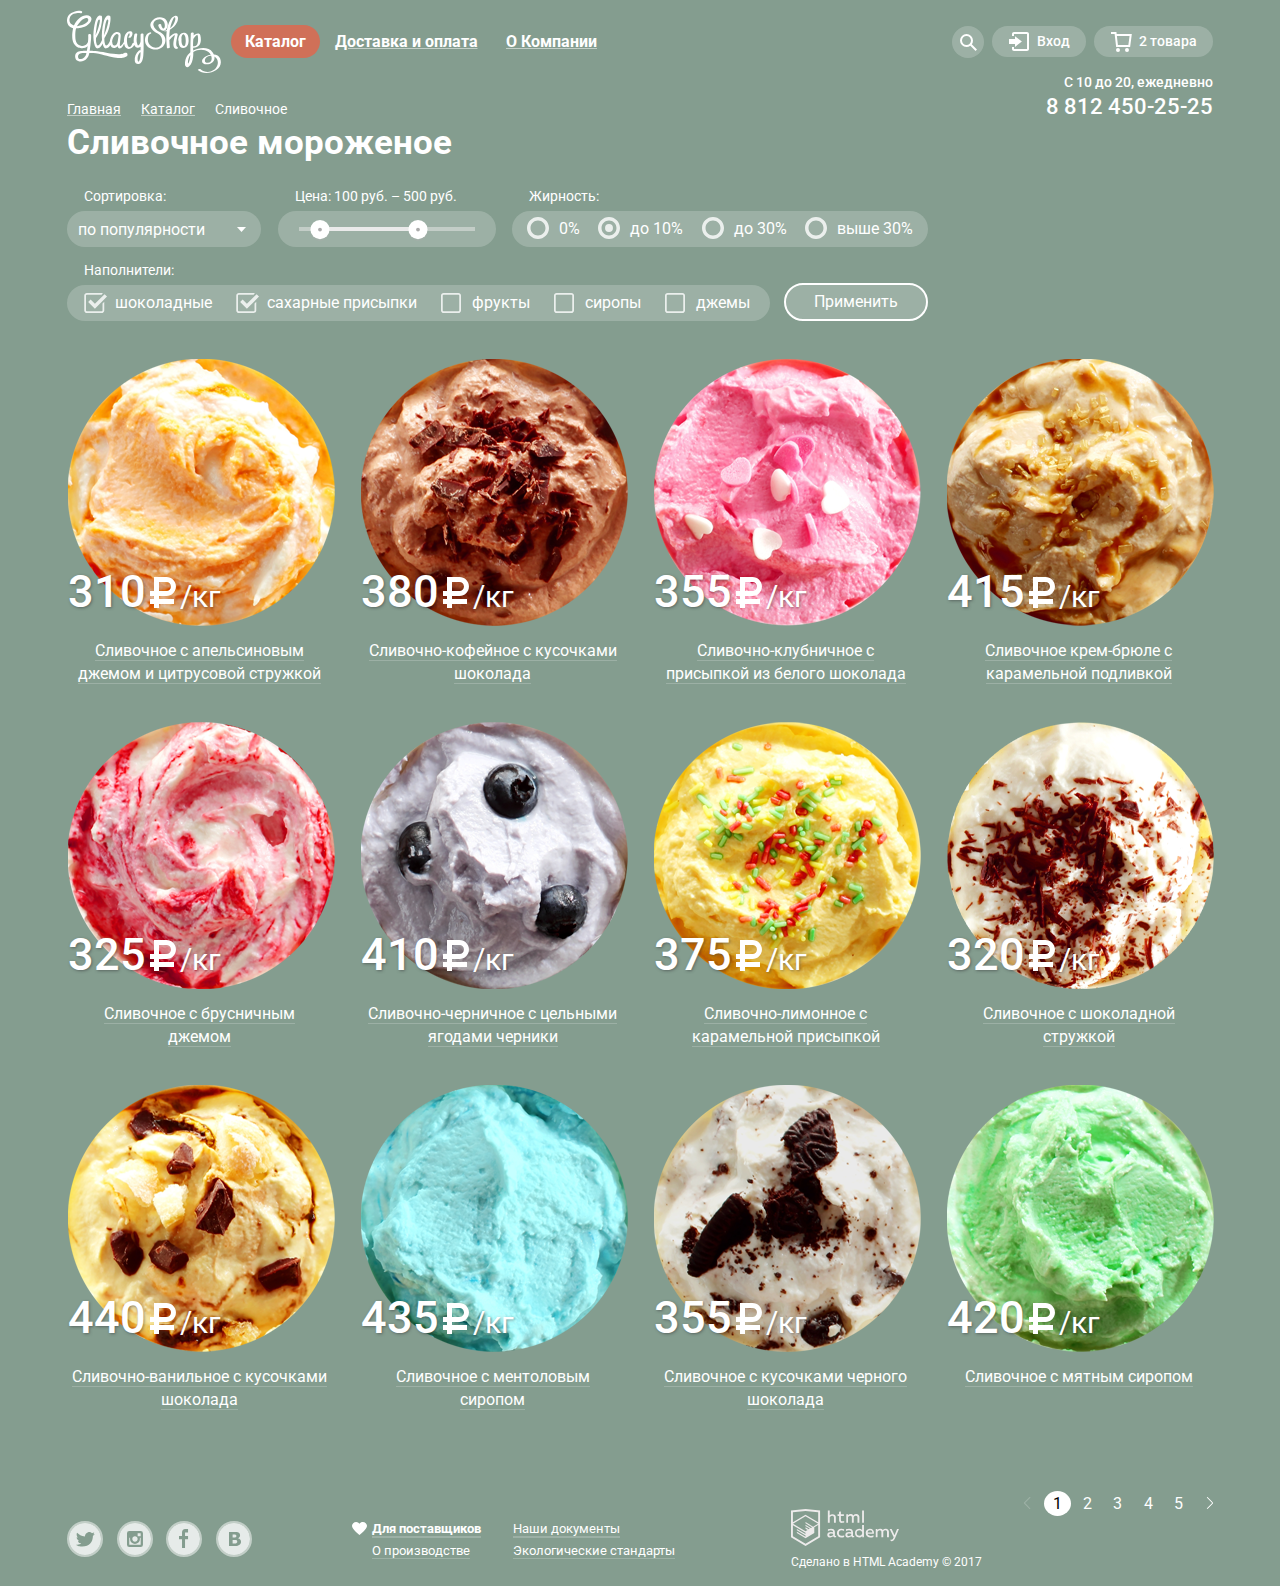
==== commit 479cc939: "added style to the form and the catalog list" ====
--- a/catalog.html
+++ b/catalog.html
@@ -6,62 +6,88 @@
     <link href="https://fonts.googleapis.com/css?family=Roboto:400,500,700&amp;subset=cyrillic" rel="stylesheet">
     <link href="css/normalize.min.css" rel="stylesheet">
     <link href="css/style.css" rel="stylesheet">
+    <link rel="shortcut icon" href="img/ice-cream.ico" type="image/x-icon">
   </head>
   <body>
   	<div class="site-wrapper-inner">
       <div class="container">
   		<header class="main-header">
   	    <nav class="main-navigation">
-  	      <a class="header-logo"><img src="img/logo.svg" width="154" height="64" alt="Логотип магазина по продаже мороженого Gllacy"></a>
-  	      <ul class="site-navigation">
-
-  	        <li class="active"><a href="#">Каталог</a>
+  	      <a class="header-logo" href="index.html"><img src="img/logo.svg" width="154" height="64" alt="Логотип магазина по продаже мороженого Gllacy"></a>
+  	      
+          <ul class="site-navigation">
+  	        <li><a class="site-navigation-item active" href="#">Каталог</a>
   	        	<ul class="sub-menu">
   	        		<li><a class="sub-menu-header" href="#">Новинки</a>
   	        			<ul class="sub-menu-list">
-  	        				<li><a class="sub-menu-item" href="#">Сливочное</a></li>
-  	        				<li><a class="sub-menu-item" href="#">Щербаты</a></li>
+  	        				<li><a class="sub-menu-item active" href="#">Сливочное</a></li>
+  	        				<li><a class="sub-menu-item" href="#">Щербеты</a></li>
   	        				<li><a class="sub-menu-item" href="#">Фруктовый лед</a></li>
   	        				<li><a class="sub-menu-item" href="#">Мелорин</a></li>
   	        			</ul>
   	        		</li>
   	        	</ul>
   	        </li>
-  	        <li><a href="#">Доставка и оплата</a></li>
-  	        <li><a href="#">О Компании</a></li>
+  	        <li><a class="site-navigation-item" href="#">Доставка и оплата</a></li>
+  	        <li><a class="site-navigation-item" href="#">О Компании</a></li>
   	      </ul>
-  	      <ul class="user-navigation">
+
+  	      <ul class="user-navigation user-navigation-inner">
   	      	<li><a class="search" href="#"><span class="visuallyhidden">Поиск</span><svg height="17" viewBox="0 0 17 17" width="17" xmlns="http://www.w3.org/2000/svg"><path d="m16.958 15.527-5.208-5.207a6.455 6.455 0 0 0 1.25-3.82 6.5 6.5 0 1 0 -6.5 6.5 6.465 6.465 0 0 0 3.839-1.263l5.205 5.204zm-10.458-4.527c-2.481 0-4.5-2.019-4.5-4.5s2.019-4.5 4.5-4.5 4.5 2.019 4.5 4.5-2.019 4.5-4.5 4.5z" fill="#fff"/></svg></a>
               <form class="nav-search" action="https://echo.htmlacademy.ru" method="get">
                 <label class="visuallyhidden" for="search-input">Поиск товаров по сайту</label>
                 <input type="search" name="navigation-search" id="search-input" placeholder="Что ищем?">
               </form>
             </li>
-  	  	    <li><a class="login" href="#">Вход</a></li>
+  	  	    <li><a class="login" href="#">Вход</a>
+            <form class="login-form" action="https://echo.htmlacademy.ru" method="post">
+                <p class="login-item">
+                  <label class="visuallyhidden" for="user-email">Логин</label>
+                  <input class="login-input" id="user-email" type="email" name="email" placeholder="Электронная почта">
+                </p>
+                <p class="login-item">
+                  <label class="visuallyhidden" for="user-password">Пароль</label>
+                  <input class="login-input" id="user-password" type="password" name="password" placeholder="Пароль">
+                </p>
+                <div class="login-group">
+                  <div class="login-link-group">
+                    <a class="restore" href="#">Забыли пароль?</a>
+                    <a class="signup" href="#">Новая регистрация</a>
+                  </div>
+                  <button class="button login-button" type="submit">Войти</button>
+                </div>
+              </form>
+            </li>
   	  	    <li><a class="cart" href="#">2 товара</a></li>
   	      </ul>
   	    </nav>
   		</header>
+
+
       <main>
-        <div class="open-info">
+        <div class="catalog-navigation">
+        <div class="contact-details contact-details-inner">
           <p class="open-hours">С 10 до 20, ежедневно</p>
           <p class="phone">8 812 450-25-25</p>
         </div>
         <ul class="breadcrumbs">
           <li><a href="index.html">Главная</a></li>
-          <li><a href="catalog.html">Каталог</a></li>
+          <li><a href="#">Каталог</a></li>
           <li class="breadcrumbs-current">Сливочное</li>
         </ul>
+        </div>
         <h1 class="catalog-title">Сливочное мороженое</h1>
-        <form class="search" method="get" action="https://echo.htmlacademy.ru">
+        <form class="search-form" method="get" action="https://echo.htmlacademy.ru">
           <fieldset class="search-sort">
-            <legend class="search-title">Стоимость:</legend>
-            <select class="sorting-by" name="sorting">
-              <option value="popular-first">по популярности</option>
-              <option value="cheap-first">сначала недорогие</option>
-              <option value="expensive-first">сначала дорогие</option>
-              <option value="fat-first">по жирности</option>
-            </select>
+            <legend class="search-title">Сортировка:</legend>
+            <div class="select">
+              <select class="sorting-by" name="sorting">
+                <option value="popular-first">по популярности</option>
+                <option value="cheap-first">сначала недорогие</option>
+                <option value="expensive-first">сначала дорогие</option>
+                <option value="fat-first">по жирности</option>
+              </select>
+            </div>
           </fieldset>
           <fieldset class="search-price">
             <legend class="filter-title">Цена: 100 руб. – 500 руб.</legend>
@@ -70,8 +96,12 @@
                 <div class="scale">
                   <div class="bar"></div>
                 </div>
-                <div class="toggle toggle-min"></div>
-                <div class="toggle toggle-max"></div>
+                <div class="toggle toggle-min">
+                  <svg xmlns="http://www.w3.org/2000/svg" width="20" height="22" viewBox="0 0 20 23"><path opacity=".3" fill="#ABABAB" d="M10 20C4.477 20 0 15.522 0 10v2c0 5.522 4.477 10 10 10 5.522 0 10-4.478 10-10v-2c0 5.522-4.478 10-10 10z"/><circle fill="#FFF" cx="10" cy="10" r="10"/><circle fill="#ABABAB" cx="10" cy="10" r="2"/></svg>
+                </div>
+                <div class="toggle toggle-max">
+                  <svg xmlns="http://www.w3.org/2000/svg" width="20" height="22" viewBox="0 0 20 23"><path opacity=".3" fill="#ABABAB" d="M10 20C4.477 20 0 15.522 0 10v2c0 5.522 4.477 10 10 10 5.522 0 10-4.478 10-10v-2c0 5.522-4.478 10-10 10z"/><circle fill="#FFF" cx="10" cy="10" r="10"/><circle fill="#ABABAB" cx="10" cy="10" r="2"/></svg>
+                </div>
               </div>
             </div>
           </fieldset>
@@ -79,11 +109,11 @@
             <legend class="search-title">Жирность:</legend>
               <ul class="search-radio-list">
                 <li class="search-option search-option-radio">
-                  <input type="radio" name="fat" class="visuallyhidden search-input" id="zero" value="zero" checked>
+                  <input type="radio" name="fat" class="visuallyhidden search-input" id="zero" value="zero">
                   <label for="zero">0%</label>
                 </li>
                 <li class="search-option search-option-radio">
-                  <input type="radio" name="fat" class="visuallyhidden search-input" id="ten" value="less-than-ten">
+                  <input type="radio" name="fat" class="visuallyhidden search-input" id="ten" value="less-than-ten" checked>
                   <label for="ten">до 10%</label>
                 </li>
                 <li class="search-option search-option-radio">
@@ -120,153 +150,180 @@
                   <label for="search-jam">джемы</label>
                 </li>
           </fieldset>
-          <button type="submit" class="button apply-button">Применить</button>
+          <button type="submit" class="apply-button">Применить</button>
         </form>
         <section class="catalog">
           <h2 class="visuallyhidden">Мороженое, которое можно купить в магазине</h2>
           <ul class="catalog-list">
-            <li class="hit-item">
-              <h3><a class="hit-name" href="#">Сливочное с апельсиновым джемом и цитрусовой стружкой</a></h3>
-              <img src="img/ice-cream-1.png" width="267" height="267" class="hit-photo" alt="Сливочное мороженое с джемом">
-              <p class="hit-price">
+            <li class="catalog-item">
+              <h3><a class="catalog-name" href="#">Сливочное с апельсиновым джемом и цитрусовой стружкой</a></h3>
+              <img src="img/ice-cream-1.png" width="267" height="267" class="catalog-photo" alt="Сливочное мороженое с джемом">
+              <p class="catalog-price">
                 <span class="amount">310</span>
                 <span class="unit">/кг</span>
               </p>
-              <a class="button hit-item-button" href="#">Быстрый просмотр</a>
-            </li>
-            <li class="hit-item">
-              <h3><a class="hit-name" href="#">Сливочно-кофейное с кусочками шоколада</a></h3>
-              <img src="img/ice-cream-2.png" width="267" height="267" class="hit-photo" alt="Мороженое шоколадного цвета с шоколадной стружкой">
-              <p class="hit-price">
+              <div class="item-hover">
+                <a class="button catalog-item-button" href="#">Быстрый просмотр</a>
+              </div>
+            </li>
+            <li class="catalog-item">
+              <h3><a class="catalog-name" href="#">Сливочно-кофейное с кусочками шоколада</a></h3>
+              <img src="img/ice-cream-2.png" width="267" height="267" class="catalog-photo" alt="Мороженое шоколадного цвета с шоколадной стружкой">
+              <p class="catalog-price">
                 <span class="amount">380</span>
                 <span class="unit">/кг</span>
               </p>
-              <a class="button hit-item-button" href="#">Быстрый просмотр</a>
-            </li>
-            <li class="hit-item">
-              <h3><a class="hit-name" href="#">Сливочно-клубничное с присыпкой из белого шоколада</a></h3>
-              <img src="img/ice-cream-3.png" width="267" height="267" class="hit-photo" alt="Мороженое розового цвета с присыпкой в форме сердец">
-              <p class="hit-price">
+              <div class="item-hover">
+                <a class="button catalog-item-button" href="#">Быстрый просмотр</a>
+              </div>
+            </li>
+            <li class="catalog-item">
+              <h3><a class="catalog-name" href="#">Сливочно-клубничное с присыпкой из белого шоколада</a></h3>
+              <img src="img/ice-cream-3.png" width="267" height="267" class="catalog-photo" alt="Мороженое розового цвета с присыпкой в форме сердец">
+              <p class="catalog-price">
                 <span class="amount">355</span>
                 <span class="unit">/кг</span>
               </p>
-              <a class="button hit-item-button" href="#">Быстрый просмотр</a>
-            </li>
-            <li class="hit-item">
-              <h3><a class="hit-name" href="#">Сливочное крем-брюле с карамельной подливкой</a></h3>
-              <img src="img/ice-cream-4.png" width="267" height="267" class="hit-photo" alt="Мороженое кремового цвета с карамелью и жженым сахаром">
-              <p class="hit-price">
+              <div class="item-hover">
+                <a class="button catalog-item-button" href="#">Быстрый просмотр</a>
+              </div>
+            </li>
+            <li class="catalog-item">
+              <h3><a class="catalog-name" href="#">Сливочное крем-брюле с карамельной подливкой</a></h3>
+              <img src="img/ice-cream-4.png" width="267" height="267" class="catalog-photo" alt="Мороженое кремового цвета с карамелью и жженым сахаром">
+              <p class="catalog-price">
                 <span class="amount">415</span>
                 <span class="unit">/кг</span>
               </p>
-              <a class="button hit-item-button" href="#">Быстрый просмотр</a>
-            </li>
-            <li class="hit-item">
-              <h3><a class="hit-name" href="#">Сливочное с брусничным джемом</a></h3>
-              <img src="img/ice-cream-5.png" width="267" height="267" class="hit-photo" alt="Мороженое бело-розового цвета">
-              <p class="hit-price">
+              <div class="item-hover">
+                <a class="button catalog-item-button" href="#">Быстрый просмотр</a>
+              </div>
+            </li>
+            <li class="catalog-item">
+              <h3><a class="catalog-name" href="#">Сливочное с брусничным джемом</a></h3>
+              <img src="img/ice-cream-5.png" width="267" height="267" class="catalog-photo" alt="Мороженое бело-розового цвета">
+              <p class="catalog-price">
                 <span class="amount">325</span>
                 <span class="unit">/кг</span>
               </p>
-              <a class="button hit-item-button" href="#">Быстрый просмотр</a>
-            </li>
-            <li class="hit-item">
-              <h3><a class="hit-name" href="#">Сливочно-черничное с цельными ягодами черники</a></h3>
-              <img src="img/ice-cream-6.png" width="267" height="267" class="hit-photo" alt="Мороженое сиреневого цвета с черникой">
-              <p class="hit-price">
+              <div class="item-hover">
+                <a class="button catalog-item-button" href="#">Быстрый просмотр</a>
+              </div>
+            </li>
+            <li class="catalog-item">
+              <h3><a class="catalog-name" href="#">Сливочно-черничное с цельными ягодами черники</a></h3>
+              <img src="img/ice-cream-6.png" width="267" height="267" class="catalog-photo" alt="Мороженое сиреневого цвета с черникой">
+              <p class="catalog-price">
                 <span class="amount">410</span>
                 <span class="unit">/кг</span>
               </p>
-              <a class="button hit-item-button" href="#">Быстрый просмотр</a>
-            </li>
-            <li class="hit-item">
-              <h3><a class="hit-name" href="#">Сливочно-лимонное с карамельной присыпкой</a></h3>
-              <img src="img/ice-cream-7.png" width="267" height="267" class="hit-photo" alt="Мороженое желтого цвета с разноцветной присыпкой">
-              <p class="hit-price">
+              <div class="item-hover">
+                <a class="button catalog-item-button" href="#">Быстрый просмотр</a>
+              </div>
+            </li>
+            <li class="catalog-item">
+              <h3><a class="catalog-name" href="#">Сливочно-лимонное с карамельной присыпкой</a></h3>
+              <img src="img/ice-cream-7.png" width="267" height="267" class="catalog-photo" alt="Мороженое желтого цвета с разноцветной присыпкой">
+              <p class="catalog-price">
                 <span class="amount">375</span>
                 <span class="unit">/кг</span>
               </p>
-              <a class="button hit-item-button" href="#">Быстрый просмотр</a>
-            </li>
-            <li class="hit-item">
-              <h3><a class="hit-name" href="#">Сливочное с шоколадной стружкой</a></h3>
-              <img src="img/ice-cream-8.png" width="267" height="267" class="hit-photo" alt="Мороженое белого цвета с шоколадной стружкой">
-              <p class="hit-price">
+              <div class="item-hover">
+                <a class="button catalog-item-button" href="#">Быстрый просмотр</a>
+              </div>
+            </li>
+            <li class="catalog-item">
+              <h3><a class="catalog-name" href="#">Сливочное с шоколадной стружкой</a></h3>
+              <img src="img/ice-cream-8.png" width="267" height="267" class="catalog-photo" alt="Мороженое белого цвета с шоколадной стружкой">
+              <p class="catalog-price">
                 <span class="amount">320</span>
                 <span class="unit">/кг</span>
               </p>
-              <a class="button hit-item-button" href="#">Быстрый просмотр</a>
-            </li>
-            <li class="hit-item">
-              <h3><a class="hit-name" href="#">Сливочно-ванильное с кусочками шоколада</a></h3>
-              <img src="img/ice-cream-9.png" width="267" height="267" class="hit-photo" alt="Мороженое белого цвета с шоколадной стружкой">
-              <p class="hit-price">
+              <div class="item-hover">
+                <a class="button catalog-item-button" href="#">Быстрый просмотр</a>
+              </div>
+            </li>
+            <li class="catalog-item">
+              <h3><a class="catalog-name" href="#">Сливочно-ванильное с кусочками шоколада</a></h3>
+              <img src="img/ice-cream-9.png" width="267" height="267" class="catalog-photo" alt="Мороженое белого цвета с шоколадной стружкой">
+              <p class="catalog-price">
                 <span class="amount">440</span>
                 <span class="unit">/кг</span>
               </p>
-              <a class="button hit-item-button" href="#">Быстрый просмотр</a>
-            </li>
-            <li class="hit-item">
-              <h3><a class="hit-name" href="#">Сливочноe с ментоловым сиропом</a></h3>
-              <img src="img/ice-cream-10.png" width="267" height="267" class="hit-photo" alt="Мороженое ментолового цвета">
-              <p class="hit-price">
+              <div class="item-hover">
+                <a class="button catalog-item-button" href="#">Быстрый просмотр</a>
+              </div>
+            </li>
+            <li class="catalog-item">
+              <h3><a class="catalog-name" href="#">Сливочноe с ментоловым сиропом</a></h3>
+              <img src="img/ice-cream-10.png" width="267" height="267" class="catalog-photo" alt="Мороженое ментолового цвета">
+              <p class="catalog-price">
                 <span class="amount">435</span>
                 <span class="unit">/кг</span>
               </p>
-              <a class="button hit-item-button" href="#">Быстрый просмотр</a>
-            </li>
-            <li class="hit-item">
-              <h3><a class="hit-name" href="#">Сливочное с кусочками черного шоколада</a></h3>
-              <img src="img/ice-cream-11.png" width="267" height="267" class="hit-photo" alt="Мороженое кремового цвета с кусочками черного шоколада">
-              <p class="hit-price">
+              <div class="item-hover">
+                <a class="button catalog-item-button" href="#">Быстрый просмотр</a>
+              </div>
+            </li>
+            <li class="catalog-item">
+              <h3><a class="catalog-name" href="#">Сливочное с кусочками черного шоколада</a></h3>
+              <img src="img/ice-cream-11.png" width="267" height="267" class="catalog-photo" alt="Мороженое кремового цвета с кусочками черного шоколада">
+              <p class="catalog-price">
                 <span class="amount">355</span>
                 <span class="unit">/кг</span>
               </p>
-              <a class="button hit-item-button" href="#">Быстрый просмотр</a>
-            </li>
-            <li class="hit-item">
-              <h3><a class="hit-name" href="#">Сливочное с мятным сиропом</a></h3>
-              <img src="img/ice-cream-12.png" width="267" height="267" class="hit-photo" alt="Мороженое зеленого цвета">
-              <p class="hit-price">
+              <div class="item-hover">
+                <a class="button catalog-item-button" href="#">Быстрый просмотр</a>
+              </div>
+            </li>
+            <li class="catalog-item">
+              <h3><a class="catalog-name" href="#">Сливочное с мятным сиропом</a></h3>
+              <img src="img/ice-cream-12.png" width="267" height="267" class="catalog-photo" alt="Мороженое зеленого цвета">
+              <p class="catalog-price">
                 <span class="amount">420</span>
                 <span class="unit">/кг</span>
               </p>
-              <a class="button hit-item-button" href="#">Быстрый просмотр</a>
+              <div class="item-hover">
+                <a class="button catalog-item-button" href="#">Быстрый просмотр</a>
+              </div>
             </li>
           </ul>
           <ul class="pagination-list">
-            <li class="pagination-item"><a href="#">Назад</a></li>
-            <li class="pagination-item"><a href="#">3</a></li>
-            <li class="pagination-item pagination-item-current"><a href="#">1</a></li>
+            <li class="pagination-item"><a class="pagination-back disabled" href="#"><span class="visuallyhidden">Назад</span></a></li>
+            <li class="pagination-item active"><a href="#">1</a></li>
             <li class="pagination-item"><a>2</a></li>
             <li class="pagination-item"><a href="#">3</a></li>
             <li class="pagination-item"><a href="#">4</a></li>
             <li class="pagination-item"><a href="#">5</a></li>
-            <li class="pagination-item"><a href="#">Следующая</a></li>
+            <li class="pagination-item"><a class="pagination-next" href="#"><span class="visuallyhidden">Следующая</span></a></li>
           </ul>
         </section>
 
 
       </main>
       <footer class="page-footer">
-            <div class="container">
+
             <ul class="footer-social">
-             <li><a class="social-button" href="#"><span class="visuallyhidden">Twitter</span></a></li>
-             <li><a class="social-button" href="#"><span class="visuallyhidden">Instagram</span></a></li>
-             <li><a class="social-button" href="#"><span class="visuallyhidden">Facebook</span></a></li>
-             <li><a class="social-button" href="#"><span class="visuallyhidden">Vkontakte</span></a></li>
+             <li><a class="social-button" href="#"><span class="visuallyhidden">Twitter</span><svg xmlns="http://www.w3.org/2000/svg" width="32" height="32" viewBox="0 0 32 32"><path d="M16 0C7.164 0 0 7.164 0 16c0 8.837 7.164 16 16 16 8.837 0 16-7.163 16-16 0-8.836-7.163-16-16-16zm7.944 12.809c-.251 6.516-3.463 10.832-10.992 10.702h-.486c-.447 0-4.543-.443-5.344-1.823 2.479.19 4.247-.406 5.12-1.136-1.048-.289-2.923-.461-3.251-2.848.384.104.618.221 1.299.113-1.307-.824-2.758-1.519-2.679-3.643.311.317 1.164.518 1.46.457-.768-.233-2.149-3.244-.974-4.781 1.984 1.79 4.075 3.482 7.804 3.643.227-2.214 1.24-3.699 3.168-4.325 1.84-.479 3.255.26 3.901 1.138.737-.224 1.453-.466 2.193-.685-.004.833-.569 1.463-.935 1.709.747.165 1.423-.475 1.423-.475-.184.963-1.094 1.725-1.707 1.954z"/></svg></a></li>
+             <li><a class="social-button" href="#"><span class="visuallyhidden">Instagram</span><svg xmlns="http://www.w3.org/2000/svg" width="32" height="32" viewBox="0 0 32 32"><g><path d="M20.916 16a4.938 4.938 0 1 1-9.877 0c0-.394.051-.773.138-1.14h-.897v6.838h11.396V14.86h-.897c.086.367.137.746.137 1.14z"/><path d="M15.978 18.659c1.466 0 2.659-1.193 2.659-2.659s-1.193-2.659-2.659-2.659c-1.466 0-2.659 1.193-2.659 2.659s1.192 2.659 2.659 2.659zM18.637 10.302h3.039v3.039h-3.039z"/><path d="M16 0C7.164 0 0 7.164 0 16c0 8.837 7.164 16 16 16 8.837 0 16-7.163 16-16 0-8.836-7.163-16-16-16zm7.955 21.698a2.285 2.285 0 0 1-2.279 2.279H10.279A2.285 2.285 0 0 1 8 21.698V10.302a2.286 2.286 0 0 1 2.279-2.279h11.396a2.286 2.286 0 0 1 2.279 2.279v11.396z"/></g></svg></a></li>
+             <li><a class="social-button" href="#"><span class="visuallyhidden">Facebook</span><svg xmlns="http://www.w3.org/2000/svg" width="32" height="32" viewBox="0 0 32 32"><path d="M16 0C7.164 0 0 7.163 0 16s7.164 16 16 16c8.837 0 16-7.164 16-16S24.837 0 16 0zm4.062 9.455h-3.021v3.444h3.021v3.445h-3.021v8.61H14.02v-8.61H11v-3.445h3.021V9.455c0-1.902 1.353-3.445 3.021-3.445h3.021v3.445z"/></svg></a></li>
+             <li><a class="social-button" href="#"><span class="visuallyhidden">Vkontakte</span><svg height="32" viewBox="0 0 32 32" width="32" xmlns="http://www.w3.org/2000/svg"><g><path d="m16.637 14.495c.402-.019.719-.082.951-.188.326-.145.54-.33.641-.559s.15-.496.15-.797c0-.232-.058-.465-.174-.697s-.322-.405-.617-.517c-.264-.1-.592-.155-.984-.165a76.242 76.242 0 0 0 -1.652-.014h-.339v2.965h.565c.571 0 1.057-.009 1.459-.028zm1.481 2.589c-.282-.081-.672-.125-1.166-.132a127.97 127.97 0 0 0 -1.55-.009h-.79v3.493h.264c1.014 0 1.74-.003 2.18-.009a3.2 3.2 0 0 0 1.212-.245c.377-.157.633-.364.774-.625s.214-.562.214-.9c0-.446-.088-.788-.261-1.03-.17-.241-.464-.423-.877-.543z"/><path d="m16 0c-8.836 0-16 7.164-16 16 0 8.837 7.164 16 16 16 8.837 0 16-7.163 16-16 0-8.836-7.163-16-16-16zm6.602 20.531a3.73 3.73 0 0 1 -1.124 1.327c-.552.415-1.161.71-1.823.886s-1.501.264-2.519.264h-6.121v-14.021h5.443c1.13 0 1.957.038 2.48.113a5.126 5.126 0 0 1 1.561.5c.533.27.929.632 1.189 1.087s.392.975.392 1.558c0 .678-.179 1.278-.536 1.795-.358.518-.863.92-1.517 1.208v.075c.917.182 1.642.559 2.179 1.13s.807 1.325.807 2.261c0 .678-.138 1.283-.411 1.817z"/></g></svg></a></li>
             </ul>
-            <ul class="footer-about">
-              <li><a class="about-item" href="#">Для поставщиков</a></li>
-              <li><a class="about-item" href="#">О производстве</a></li>
-              <li><a class="about-item" href="#">Наши документы</a></li>
-              <li><a class="about-item" href="#">Экологические стандарты</a></li>
-            </ul>
+            <div class="footer-suppliers">
+              <ul class="footer-suppliers-list">
+                <li><a class="footer-suppliers-item footer-suppliers-header" href="#">Для поставщиков</a></li>
+                <li><a class="footer-suppliers-item" href="#">О производстве</a></li>
+              </ul>
+              <ul class="footer-suppliers-list">
+                <li><a class="footer-suppliers-item documents" href="#">Наши документы</a></li>
+                <li><a class="footer-suppliers-item" href="#">Экологические стандарты</a></li>
+              </ul>
+            </div>
             <p class="footer-copyright">
-              <a class="developer-logo" href="https://htmlacademy.ru/intensive/htmlcss"><svg id="Layer_1" width="108" height="39" data-name="Layer 1" xmlns="http://www.w3.org/2000/svg" viewBox="0 0 108.08 36.85"><title>HTML Academy</title><path d="M44.61,26.88a2,2,0,0,0,.55-0.1v1.33a3.25,3.25,0,0,1-1.18.21,1.67,1.67,0,0,1-1.67-1,4.84,4.84,0,0,1-3.14,1.08c-1.51,0-2.91-.83-2.91-2.55,0-2.13,2-2.79,3.71-2.79a11.08,11.08,0,0,1,2.17.25v-0.3c0-1-.76-1.77-2.19-1.77a7.42,7.42,0,0,0-3,.64v-1.7a10.21,10.21,0,0,1,3.19-.55c2.36,0,3.81,1.12,3.81,3.65v3a0.54,0.54,0,0,0,.49.59h0.17Zm-6.44-1.13A1.35,1.35,0,0,0,39.63,27h0.11a3.39,3.39,0,0,0,2.41-1V24.58a9.72,9.72,0,0,0-1.81-.21c-1,0-2.16.33-2.16,1.38h0Zm12.36-6.11a5,5,0,0,1,2.57.64V22a4.08,4.08,0,0,0-2.3-.7,2.75,2.75,0,1,0,0,5.49,5,5,0,0,0,2.43-.64v1.71a6.27,6.27,0,0,1-2.76.57A4.21,4.21,0,0,1,46,24.51q0-.21,0-0.41a4.32,4.32,0,0,1,4.18-4.46h0.38Zm12.17,7.24a2,2,0,0,0,.55-0.1v1.33a3.25,3.25,0,0,1-1.18.21,1.67,1.67,0,0,1-1.67-1,4.84,4.84,0,0,1-3.14,1.08c-1.51,0-2.91-.83-2.91-2.55,0-2.13,2-2.79,3.71-2.79a11.08,11.08,0,0,1,2.17.25v-0.3c0-1-.76-1.77-2.19-1.77a7.42,7.42,0,0,0-3,.64v-1.7a10.21,10.21,0,0,1,3.19-.55c2.36,0,3.81,1.12,3.81,3.65v3a0.54,0.54,0,0,0,.49.59h0.17Zm-6.44-1.13A1.35,1.35,0,0,0,57.73,27h0.11a3.39,3.39,0,0,0,2.41-1V24.58a9.72,9.72,0,0,0-1.81-.21c-1.06,0-2.16.33-2.16,1.38h0ZM73,16V28.2H71.35V26.88a3.88,3.88,0,0,1-3.19,1.54,4.4,4.4,0,0,1,0-8.78,3.81,3.81,0,0,1,3,1.3V16H73Zm-4.53,5.22a2.76,2.76,0,1,0,0,5.52A2.86,2.86,0,0,0,71.15,25V23A2.91,2.91,0,0,0,68.49,21.27ZM79,19.64c3.31,0,4.46,2.68,3.92,5.09H76.7c0.21,1.5,1.67,2.11,3.19,2.11a6.11,6.11,0,0,0,2.64-.59v1.6a7.14,7.14,0,0,1-3,.57C77,28.42,74.78,27,74.78,24a4.18,4.18,0,0,1,4-4.39H79Zm0.09,1.54a2.28,2.28,0,0,0-2.44,2.1v0.06H81.3A2,2,0,0,0,79.13,21.18Zm5.73,7V19.87h1.65v1a3.81,3.81,0,0,1,2.78-1.27A2.86,2.86,0,0,1,91.89,21a4.12,4.12,0,0,1,2.91-1.33A3.06,3.06,0,0,1,98,23V28.2h-1.9V23.05a1.59,1.59,0,0,0-1.42-1.75H94.42a2.8,2.8,0,0,0-2.07,1.12V28.2h-1.9V23.05A1.59,1.59,0,0,0,89,21.31H88.8a3,3,0,0,0-2.21,1.29v5.63H84.86Zm21.31-8.33h1.9l-3.91,9.46c-0.9,2.17-2.09,2.86-3.35,2.86a4.76,4.76,0,0,1-1.1-.14V30.46a2.86,2.86,0,0,0,.85.12c0.9,0,1.58-.64,2.07-1.9l0.17-.42-4-8.4h2l2.86,6.29ZM38.73,1.46V6.22a3.81,3.81,0,0,1,2.7-1.14,3.25,3.25,0,0,1,3.44,3.4v5.15H43V8.72a1.81,1.81,0,0,0-1.61-2h-0.3a2.93,2.93,0,0,0-2.32,1.39v5.52h-1.9V1.46h1.9ZM49.94,2.31v3h3V6.91h-3v3.81c0,1.1.5,1.46,1.58,1.46a4.49,4.49,0,0,0,1.69-.33v1.6A6.8,6.8,0,0,1,51,13.8a2.55,2.55,0,0,1-2.86-2.74V6.89H46.58V5.26h1.5V2.74Zm5.4,11.31V5.28H57v1A3.81,3.81,0,0,1,59.77,5a2.86,2.86,0,0,1,2.6,1.33A4.12,4.12,0,0,1,65.28,5,3.06,3.06,0,0,1,68.44,8.4v5.21h-1.9V8.46a1.59,1.59,0,0,0-1.42-1.75H64.89a2.8,2.8,0,0,0-2.07,1.12v5.78h-1.9V8.46A1.59,1.59,0,0,0,59.5,6.71H59.27A3,3,0,0,0,57.06,8v5.63H55.34ZM71.17,1.45H73V13.6H71.17V1.45ZM14.71,0H14.55L0,1.54V28.21l14.55,8.66,14.55-8.66V1.54Zm12.5,27.1L14.55,34.64,1.9,27.12V16.18l12.59,7.5V25L5.86,19.9v1.31l8.68,5.21v1.39L5.87,22.65V24l8.68,5.21,8.75-5.24V18.31L27.2,16V27.12Zm0-12.53-3.48,2-1.6,1L14.51,13v1.31L21,18.23H21l-0.14.09-1,.54-5.37-3.2V17l4.24,2.52-1,.67-3.2-1.9v1.31l2.1,1.24L14.5,22.1,2,14.65,14.51,7.11Zm0-1.32L14.49,5.76,1.91,13.25v-10L14.56,1.92,27.21,3.25v10h0Z" transform="translate(0 -0.02)" fill="#231f20"/></svg></a>
+              <a class="developer-logo" href="https://htmlacademy.ru/intensive/htmlcss"><svg id="Layer_1" width="108" height="39" data-name="Layer 1" xmlns="http://www.w3.org/2000/svg" viewBox="0 0 108.08 36.85"><title>HTML Academy</title><path d="M44.61,26.88a2,2,0,0,0,.55-0.1v1.33a3.25,3.25,0,0,1-1.18.21,1.67,1.67,0,0,1-1.67-1,4.84,4.84,0,0,1-3.14,1.08c-1.51,0-2.91-.83-2.91-2.55,0-2.13,2-2.79,3.71-2.79a11.08,11.08,0,0,1,2.17.25v-0.3c0-1-.76-1.77-2.19-1.77a7.42,7.42,0,0,0-3,.64v-1.7a10.21,10.21,0,0,1,3.19-.55c2.36,0,3.81,1.12,3.81,3.65v3a0.54,0.54,0,0,0,.49.59h0.17Zm-6.44-1.13A1.35,1.35,0,0,0,39.63,27h0.11a3.39,3.39,0,0,0,2.41-1V24.58a9.72,9.72,0,0,0-1.81-.21c-1,0-2.16.33-2.16,1.38h0Zm12.36-6.11a5,5,0,0,1,2.57.64V22a4.08,4.08,0,0,0-2.3-.7,2.75,2.75,0,1,0,0,5.49,5,5,0,0,0,2.43-.64v1.71a6.27,6.27,0,0,1-2.76.57A4.21,4.21,0,0,1,46,24.51q0-.21,0-0.41a4.32,4.32,0,0,1,4.18-4.46h0.38Zm12.17,7.24a2,2,0,0,0,.55-0.1v1.33a3.25,3.25,0,0,1-1.18.21,1.67,1.67,0,0,1-1.67-1,4.84,4.84,0,0,1-3.14,1.08c-1.51,0-2.91-.83-2.91-2.55,0-2.13,2-2.79,3.71-2.79a11.08,11.08,0,0,1,2.17.25v-0.3c0-1-.76-1.77-2.19-1.77a7.42,7.42,0,0,0-3,.64v-1.7a10.21,10.21,0,0,1,3.19-.55c2.36,0,3.81,1.12,3.81,3.65v3a0.54,0.54,0,0,0,.49.59h0.17Zm-6.44-1.13A1.35,1.35,0,0,0,57.73,27h0.11a3.39,3.39,0,0,0,2.41-1V24.58a9.72,9.72,0,0,0-1.81-.21c-1.06,0-2.16.33-2.16,1.38h0ZM73,16V28.2H71.35V26.88a3.88,3.88,0,0,1-3.19,1.54,4.4,4.4,0,0,1,0-8.78,3.81,3.81,0,0,1,3,1.3V16H73Zm-4.53,5.22a2.76,2.76,0,1,0,0,5.52A2.86,2.86,0,0,0,71.15,25V23A2.91,2.91,0,0,0,68.49,21.27ZM79,19.64c3.31,0,4.46,2.68,3.92,5.09H76.7c0.21,1.5,1.67,2.11,3.19,2.11a6.11,6.11,0,0,0,2.64-.59v1.6a7.14,7.14,0,0,1-3,.57C77,28.42,74.78,27,74.78,24a4.18,4.18,0,0,1,4-4.39H79Zm0.09,1.54a2.28,2.28,0,0,0-2.44,2.1v0.06H81.3A2,2,0,0,0,79.13,21.18Zm5.73,7V19.87h1.65v1a3.81,3.81,0,0,1,2.78-1.27A2.86,2.86,0,0,1,91.89,21a4.12,4.12,0,0,1,2.91-1.33A3.06,3.06,0,0,1,98,23V28.2h-1.9V23.05a1.59,1.59,0,0,0-1.42-1.75H94.42a2.8,2.8,0,0,0-2.07,1.12V28.2h-1.9V23.05A1.59,1.59,0,0,0,89,21.31H88.8a3,3,0,0,0-2.21,1.29v5.63H84.86Zm21.31-8.33h1.9l-3.91,9.46c-0.9,2.17-2.09,2.86-3.35,2.86a4.76,4.76,0,0,1-1.1-.14V30.46a2.86,2.86,0,0,0,.85.12c0.9,0,1.58-.64,2.07-1.9l0.17-.42-4-8.4h2l2.86,6.29ZM38.73,1.46V6.22a3.81,3.81,0,0,1,2.7-1.14,3.25,3.25,0,0,1,3.44,3.4v5.15H43V8.72a1.81,1.81,0,0,0-1.61-2h-0.3a2.93,2.93,0,0,0-2.32,1.39v5.52h-1.9V1.46h1.9ZM49.94,2.31v3h3V6.91h-3v3.81c0,1.1.5,1.46,1.58,1.46a4.49,4.49,0,0,0,1.69-.33v1.6A6.8,6.8,0,0,1,51,13.8a2.55,2.55,0,0,1-2.86-2.74V6.89H46.58V5.26h1.5V2.74Zm5.4,11.31V5.28H57v1A3.81,3.81,0,0,1,59.77,5a2.86,2.86,0,0,1,2.6,1.33A4.12,4.12,0,0,1,65.28,5,3.06,3.06,0,0,1,68.44,8.4v5.21h-1.9V8.46a1.59,1.59,0,0,0-1.42-1.75H64.89a2.8,2.8,0,0,0-2.07,1.12v5.78h-1.9V8.46A1.59,1.59,0,0,0,59.5,6.71H59.27A3,3,0,0,0,57.06,8v5.63H55.34ZM71.17,1.45H73V13.6H71.17V1.45ZM14.71,0H14.55L0,1.54V28.21l14.55,8.66,14.55-8.66V1.54Zm12.5,27.1L14.55,34.64,1.9,27.12V16.18l12.59,7.5V25L5.86,19.9v1.31l8.68,5.21v1.39L5.87,22.65V24l8.68,5.21,8.75-5.24V18.31L27.2,16V27.12Zm0-12.53-3.48,2-1.6,1L14.51,13v1.31L21,18.23H21l-0.14.09-1,.54-5.37-3.2V17l4.24,2.52-1,.67-3.2-1.9v1.31l2.1,1.24L14.5,22.1,2,14.65,14.51,7.11Zm0-1.32L14.49,5.76,1.91,13.25v-10L14.56,1.92,27.21,3.25v10h0Z" transform="translate(0 -0.02)"/></svg></a>
               <span class="developer-info">Сделано в HTML Academy © 2017</span>
             </p>
-          </div>
+
           </footer>
     </div>
   </div>
--- a/css/style.css
+++ b/css/style.css
@@ -38,9 +38,8 @@
 }
 
  .container {
-  width: 1145px;
+  width: 1200px;
   margin: 0 auto;
-  padding: 0 20px 0;
 }
 
 a {
@@ -80,6 +79,10 @@
   box-shadow: 0px 2px 2px 0px rgba(172, 16, 0, 1) inset;
 }
 
+.main-header {
+  padding: 0 27px 0;
+}
+
 .header-logo {
   display: block;
 
@@ -108,6 +111,7 @@
   display: flex;
   flex-wrap: wrap;
   justify-content: space-between;
+  align-items: center;
 
   width: 380px;
 
@@ -138,7 +142,7 @@
 .sub-menu-list a {
   display: block;
 
-  padding: 4px 10px 7px 19px;
+  padding: 7px 10px 7px 19px;
 
   font-weight: 400;
   font-size: 14px;
@@ -151,7 +155,6 @@
   display: block;
 
   padding: 0 10px 11px 19px;
-  margin-bottom: 6px;
 
   font-size: 14px;
   line-height: 16px;
@@ -159,10 +162,6 @@
   color: #323232;
 
   border-bottom: 1px solid rgba(0, 0, 0, 0.2);
-}
-
-.sub-menu-item {
-  margin-bottom: 4px;
 }
 
 .sub-menu-list a:hover {
@@ -211,7 +210,7 @@
   box-shadow: 0px 2px 1px 0px rgba(105, 105, 105, 1) inset; 
 }
 
-.site-navigation-item .active {
+.site-navigation-item.active {
   padding: 7px 14px;
 
   color: #fff;
@@ -239,6 +238,10 @@
   width: 244px;
 }
 
+.user-navigation-inner {
+  width: 261px;
+}
+
 .user-navigation a {
   font-size: 14px;
   line-height: 16px;
@@ -427,9 +430,13 @@
   background-position: 0 0;
 }
 
+.main-content {
+  padding: 0 27px 0;
+}
+
 .contact-details {
   text-align: right;
-  padding-left: 920px;
+  margin-left: auto;
 }
 
 .open-hours,
@@ -919,7 +926,7 @@
   display: flex;
   align-items: center;
 
-  padding: 15px 0;
+  padding: 15px 27px;
 }
 
 .footer-social {
@@ -1194,6 +1201,494 @@
 
 /* Styles for catalog.html */
 
+.catalog-navigation {
+  display: flex;
+  align-items: flex-end;
+
+  margin-bottom: 3px;
+  padding: 0 27px 0;
+}
+
+.breadcrumbs {
+  display: flex;
+  flex-wrap: wrap;
+
+  list-style: none;
+  margin: 0;
+  padding: 0;
+
+  font-size: 14px;
+  line-height: 20px;
+  font-weight: 400;
+}
+
+.breadcrumbs a {
+  color: #fff;
+
+  text-decoration: underline solid rgba(255, 255, 255, 0.5);
+}
+
+.breadcrumbs li {
+  position: relative;
+
+  margin-right: 20px;
+}
+
+.breadcrumbs li:last-child {
+  margin-right: 0;
+}
+
+/*.breadcrumbs li:after {
+  content: "";
+
+  position: absolute;
+  top: 3px;
+  right: 5px;
+
+  width: 8px;
+  height: 12px;
+
+  background-image: url("../img/icon-right-small.svg");
+  background-repeat: no-repeat;
+  background-position: 0 0;
+}*/
+
+.contact-details-inner {
+  order: 1;
+}
+
+.catalog-title {
+  margin: 0 0 25px 27px;
+  padding-right: 200px;
+
+  font-size: 35px;
+  line-height: 41px;
+}
+
+.search-form {
+  display: flex;
+  flex-wrap: wrap;
+  justify-content: space-between;
+
+  padding: 0 312px 0 27px;
+  margin-bottom: 32px;
+}
+
+.search-form fieldset {
+  border: none;
+
+  padding: 0;
+  margin: 0;
+  margin-bottom: 15px;
+}
+
+.search-form fieldset:nth-child(4) {
+  margin-bottom: 0;
+}
+
+.search-form legend {
+  margin-bottom: 7px;
+  margin-left: 17px;
+
+  font-size: 14px;
+  line-height: 16px;
+  font-weight: 400;
+}
+
+.search-radio-list,
+.search-checkbox-list {
+  display: flex;
+  flex-wrap: nowrap;
+  justify-content: space-between;
+
+  list-style: none;
+  margin: 0;
+  padding: 0;
+}
+
+.search-option label {
+  position: relative;
+
+  font-weight: 400;
+  line-height: 18px;
+  padding-left: 32px;
+
+  cursor: pointer; 
+}
+
+.search-option label:before {
+  content: "";
+
+  position: absolute;
+}
+
+.search-option-radio label::before {
+  top: -2px;
+  left: 0px;
+
+  width: 22px;
+  height: 22px;
+
+  background-image: url("../img/radio-off.svg");
+  background-repeat: no-repeat;
+
+  opacity: 0.8;
+}
+
+.search-option-radio input:checked + label::before {
+  content: "";
+
+  position: absolute;
+  top: -2px;
+  left: 0px;
+
+  width: 22px;
+  height: 22px;
+
+  background-color: transparent;
+  background-image: url("../img/radio-on.svg");
+  background-repeat: no-repeat;
+
+  opacity: 0.8;
+}
+
+.search-option-checkbox label::before {
+  top: 0px;
+  left: 1px;
+
+  width: 20px;
+  height: 20px;
+
+  background-image: url("../img/checkbox-off.svg");
+  background-repeat: no-repeat;
+
+  opacity: 0.8;
+}
+
+.search-option-checkbox input:checked + label::before {
+  content: "";
+
+  position: absolute;
+  top: 0px;
+  left: 1px;
+
+  width: 24px;
+  height: 20px;
+
+  background-image: url("../img/checkbox-on.svg");
+  background-repeat: no-repeat;
+
+  opacity: 0.8;
+}
+
+.search-option-checkbox label:hover::before,
+.search-option-checkbox input:checked + label:hover::before,
+.search-option-radio label:hover::before,
+.search-option-radio input:checked + label:hover::before {
+  opacity: 1;
+}
+
+.search-option-checkbox input:disabled + label::before,
+.search-option-radio input:disabled + label::before {
+  opacity: 0.4;
+}
+
+.select {
+  width: 187px;
+  height: 36px;
+
+  padding-left: 7px;
+
+  background: url("../img/select-arrow.svg") no-repeat 92% rgba(255, 255, 255, 0.2);
+  overflow: hidden;
+  border-radius: 25px;
+}
+
+.select select {
+  width: 210px;
+  height: 36px;
+
+
+  font-size: 16px;
+  line-height: 18px;
+  color: #fff;
+
+  background-color: transparent;
+  border: none;
+}
+
+.range-filter {
+  width: 218px;
+}
+
+.range-controls {
+  position: relative;
+  height: 36px;
+
+  padding-top: 16px;
+  padding-right: 21px;
+  padding-left: 21px;
+
+  background-color: rgba(255, 255, 255, 0.2);
+  border-radius: 25px;
+  box-sizing: border-box;
+}
+
+.scale {
+  height: 4px;
+  background-color: rgba(234, 234, 234, 0.5);
+}
+
+.bar {
+  height: 4px;
+  width: 55%;
+
+  margin-left: 23px;
+
+  background-color: #eaeaea;
+}
+
+.toggle {
+  position: absolute;
+
+  width: 20px;
+  height: 22px;
+
+  cursor: pointer;
+}
+
+.toggle-min {
+  top: 9px;
+  left: 15%;
+}
+
+.toggle-max {
+  top: 9px;
+  left: 60%;
+}
+
+.toggle:hover {
+  transform: scale(1.1);
+}
+
+.search-radio-list {
+  width: 386px;
+
+  padding: 7px 15px;
+
+  background-color: rgba(255, 255, 255, 0.2);
+  border-radius: 25px;
+}
+
+.search-checkbox-list {
+  width: 667px;
+
+  padding: 7px 20px 7px 16px;
+
+  background-color: rgba(255, 255, 255, 0.2);
+  border-radius: 25px;
+}
+
+.apply-button {
+  align-self: flex-end;
+  padding: 8px 28px;
+
+  font-family: 'Roboto', Arial, sans-serif;
+  font-weight: 400;
+  font-size: 16px;
+  line-height: 18px;
+  text-align: center;
+  text-decoration: none;
+  color: #fff;
+  vertical-align: middle;
+
+  background-color: rgba(255, 255, 255, 0.2);
+  background-image: none;
+  box-shadow: none;
+  border: 2px solid #fff;
+  border-radius: 25px;
+
+  margin-left: auto;
+}
+
+.apply-button:hover {
+  color: #323232;
+  background-color: #fff;
+  background-image: none;
+  box-shadow: none;
+}
+
+.apply-button:active {
+  padding: 10px 30px;
+
+  color: #323232;
+  background-color: #eaeaea;
+  box-shadow: 0px 2px 2px 0px rgba(105, 105, 105, 1) inset; 
+  border: none;
+}
+
+.catalog {
+  margin-right: 13px;
+  margin-left: 13px;
+}
+
+.catalog-list {
+  display: flex;
+  flex-wrap: wrap;
+
+  list-style: none;
+  margin: 0;
+  margin-bottom: 51px;
+  padding: 0;
+}
+
+.catalog-item {
+  position: relative;
+
+  flex-basis: 293px;
+  display: flex;
+  flex-direction: column;
+
+  margin-bottom: 17px;
+
+  box-sizing: border-box;
+}
+
+.catalog-item h3 {
+  order: 1;
+
+  margin: 0;
+  margin-bottom: 14px;
+  padding: 0 19px;
+
+  text-align: center;
+}
+
+.catalog-name {
+  font-size: 16px;
+  font-weight: 400;
+
+  color: #fff;
+  border-bottom: 1px solid rgba(255, 255, 255, 0.2);
+}
+
+.catalog-name:hover,
+.catalog-name:active {
+  z-index: 3;
+
+  color: #ffbc9e;
+  border-bottom: 1px solid #ffbc9e;
+}
+
+.catalog-price {
+  position: absolute;
+  top: 200px;
+  z-index: 3;
+
+  margin-left: 5%;
+
+  line-height: 45px;
+
+  text-shadow: 1px 1px 3px rgba(49, 50, 53, 0.5); 
+}
+
+.catalog-photo {
+  margin-bottom: 13px;
+
+  margin-left: 5%;
+  margin-top: 2%;
+}
+
+.catalog-item-button {
+  z-index: 10;
+  display: none;
+
+  padding: 11px 18px;
+
+  font-weight: 400;
+}
+
+.catalog-item:hover .catalog-photo {
+  z-index: 2;
+  margin-bottom: 6px;
+}
+
+.catalog-item:hover .catalog-item-button,
+.catalog-item:hover .item-hover {
+  display: block;
+}
+
+.item-hover {
+  position: absolute;
+  display: none;
+  z-index: 1;
+
+  padding: 338px 46px 20px;
+
+  border-radius: 5px;
+  background-color: rgba(255, 255, 255, 0.2);
+  box-shadow: 0px 20px 20px 0px rgba(0, 0, 0, 0.4);
+}
+
+.pagination-list {
+  width: 190px;
+
+  display: flex;
+  flex-wrap: nowrap;
+  justify-content: space-between;
+  float: right;
+
+  list-style: none;
+  margin: 0;
+  padding: 0 14px;
+}
+
+.pagination-list a {
+  padding: 3px 9px;
+
+  line-height: 18px;
+  font-weight: 400;
+  color: #fff;
+
+  border-radius: 50%;
+}
+
+.pagination-list a:not(.pagination-next):hover,
+.pagination-list a:not(.pagination-back):hover {
+  background-color: rgba(255, 255, 255, 0.2);
+}
+
+.pagination-list a:not(.pagination-next):active,
+.pagination-list a:not(.pagination-back):active {
+  color: #000;
+  background-color: #fff;
+}
+
+.pagination-next {
+  background-color: transparent;
+  background-image: url("../img/next-button.svg");
+  background-repeat: no-repeat;
+  background-position: 11px 6px;
+}
+
+.pagination-back {
+  background-color: transparent;
+  background-image: url("../img/back-button.svg");
+  background-repeat: no-repeat;
+  background-position: 0px 6px;
+}
+
+.pagination-item .disabled {
+  opacity: 0.2;
+}
+
+.pagination-list .active a {
+  color: #000;
+  background-color: #fff;
+}
+
+
+
 
 
 
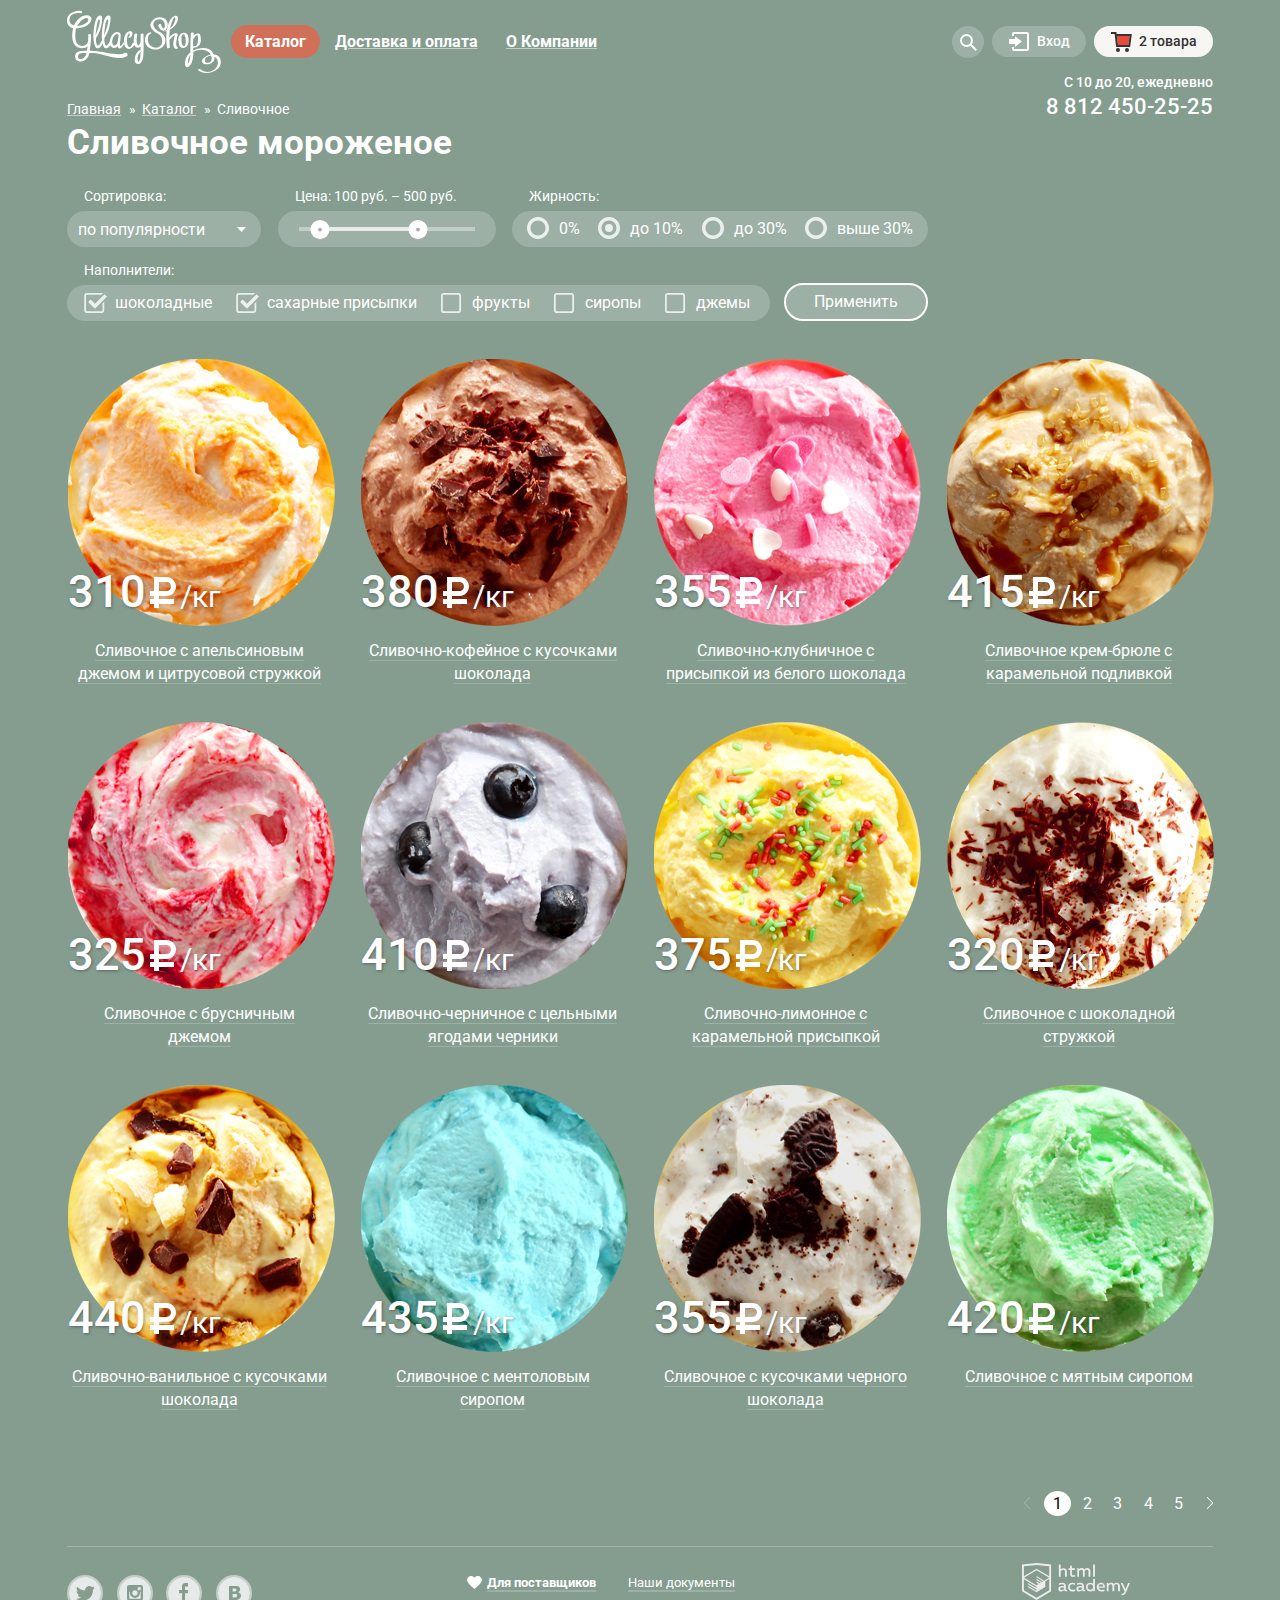
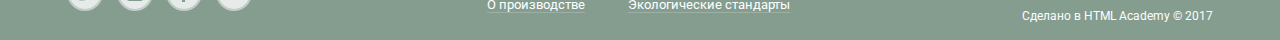
==== commit 5eee8cf4: "added final styles" ====
--- a/catalog.html
+++ b/catalog.html
@@ -58,21 +58,45 @@
                 </div>
               </form>
             </li>
-  	  	    <li><a class="cart" href="#">2 товара</a></li>
+  	  	    <li><a class="cart cart-inner" href="#">2 товара</a>
+              <section class="modal-cart">
+                <h2 class="visuallyhidden">Товары в корзине</h2>
+                  <ul class="cart-list">
+                    <li class="cart-item cart-item-one">
+                      <button class="item-remove" type="button">Убрать из корзины</button>
+                      <h3 class="cart-item-name">Пломбир с апельсиновым джемом</h3>
+                      <p class="total-price-formula">1,5 кг х <span class="price-kg">200 руб.</span></p>
+                      <span class="total-price">300 руб.</span>
+                    </li>
+                    <li class="cart-item cart-item-two">
+                      <button class="item-remove" type="button">Убрать из корзины</button>
+                      <h3 class="cart-item-name">Клубничный пломбир с присыпкой из белого шоколада </h3>
+                      <p class="total-price-formula">1,5 кг х <span class="price-kg">300 руб.</span></p>
+                      <span class="total-price">450 руб.</span>
+                    </li>
+                  </ul>
+                  <p class="cart-summary">Итого: <span class="cart-price">750 руб.</span></p>
+                  <a class="button cart-button" href="#">Оформить заказ</a>
+              </section>
+            </li>
   	      </ul>
   	    </nav>
   		</header>
 
 
-      <main>
+      <main class="main-content-inner">
         <div class="catalog-navigation">
         <div class="contact-details contact-details-inner">
           <p class="open-hours">С 10 до 20, ежедневно</p>
           <p class="phone">8 812 450-25-25</p>
         </div>
         <ul class="breadcrumbs">
-          <li><a href="index.html">Главная</a></li>
-          <li><a href="#">Каталог</a></li>
+          <li><a href="index.html">Главная</a>
+            <span>&#187;</span>
+          </li>
+          <li><a href="#">Каталог</a>
+            <span>&#187;</span>
+          </li>
           <li class="breadcrumbs-current">Сливочное</li>
         </ul>
         </div>
@@ -149,6 +173,7 @@
                   <input type="checkbox" name="jam" class="visuallyhidden search-input" id="search-jam">
                   <label for="search-jam">джемы</label>
                 </li>
+              </ul>
           </fieldset>
           <button type="submit" class="apply-button">Применить</button>
         </form>
@@ -301,8 +326,7 @@
 
 
       </main>
-      <footer class="page-footer">
-
+      <footer class="page-footer page-footer-inner">
             <ul class="footer-social">
              <li><a class="social-button" href="#"><span class="visuallyhidden">Twitter</span><svg xmlns="http://www.w3.org/2000/svg" width="32" height="32" viewBox="0 0 32 32"><path d="M16 0C7.164 0 0 7.164 0 16c0 8.837 7.164 16 16 16 8.837 0 16-7.163 16-16 0-8.836-7.163-16-16-16zm7.944 12.809c-.251 6.516-3.463 10.832-10.992 10.702h-.486c-.447 0-4.543-.443-5.344-1.823 2.479.19 4.247-.406 5.12-1.136-1.048-.289-2.923-.461-3.251-2.848.384.104.618.221 1.299.113-1.307-.824-2.758-1.519-2.679-3.643.311.317 1.164.518 1.46.457-.768-.233-2.149-3.244-.974-4.781 1.984 1.79 4.075 3.482 7.804 3.643.227-2.214 1.24-3.699 3.168-4.325 1.84-.479 3.255.26 3.901 1.138.737-.224 1.453-.466 2.193-.685-.004.833-.569 1.463-.935 1.709.747.165 1.423-.475 1.423-.475-.184.963-1.094 1.725-1.707 1.954z"/></svg></a></li>
              <li><a class="social-button" href="#"><span class="visuallyhidden">Instagram</span><svg xmlns="http://www.w3.org/2000/svg" width="32" height="32" viewBox="0 0 32 32"><g><path d="M20.916 16a4.938 4.938 0 1 1-9.877 0c0-.394.051-.773.138-1.14h-.897v6.838h11.396V14.86h-.897c.086.367.137.746.137 1.14z"/><path d="M15.978 18.659c1.466 0 2.659-1.193 2.659-2.659s-1.193-2.659-2.659-2.659c-1.466 0-2.659 1.193-2.659 2.659s1.192 2.659 2.659 2.659zM18.637 10.302h3.039v3.039h-3.039z"/><path d="M16 0C7.164 0 0 7.164 0 16c0 8.837 7.164 16 16 16 8.837 0 16-7.163 16-16 0-8.836-7.163-16-16-16zm7.955 21.698a2.285 2.285 0 0 1-2.279 2.279H10.279A2.285 2.285 0 0 1 8 21.698V10.302a2.286 2.286 0 0 1 2.279-2.279h11.396a2.286 2.286 0 0 1 2.279 2.279v11.396z"/></g></svg></a></li>
@@ -323,33 +347,9 @@
               <a class="developer-logo" href="https://htmlacademy.ru/intensive/htmlcss"><svg id="Layer_1" width="108" height="39" data-name="Layer 1" xmlns="http://www.w3.org/2000/svg" viewBox="0 0 108.08 36.85"><title>HTML Academy</title><path d="M44.61,26.88a2,2,0,0,0,.55-0.1v1.33a3.25,3.25,0,0,1-1.18.21,1.67,1.67,0,0,1-1.67-1,4.84,4.84,0,0,1-3.14,1.08c-1.51,0-2.91-.83-2.91-2.55,0-2.13,2-2.79,3.71-2.79a11.08,11.08,0,0,1,2.17.25v-0.3c0-1-.76-1.77-2.19-1.77a7.42,7.42,0,0,0-3,.64v-1.7a10.21,10.21,0,0,1,3.19-.55c2.36,0,3.81,1.12,3.81,3.65v3a0.54,0.54,0,0,0,.49.59h0.17Zm-6.44-1.13A1.35,1.35,0,0,0,39.63,27h0.11a3.39,3.39,0,0,0,2.41-1V24.58a9.72,9.72,0,0,0-1.81-.21c-1,0-2.16.33-2.16,1.38h0Zm12.36-6.11a5,5,0,0,1,2.57.64V22a4.08,4.08,0,0,0-2.3-.7,2.75,2.75,0,1,0,0,5.49,5,5,0,0,0,2.43-.64v1.71a6.27,6.27,0,0,1-2.76.57A4.21,4.21,0,0,1,46,24.51q0-.21,0-0.41a4.32,4.32,0,0,1,4.18-4.46h0.38Zm12.17,7.24a2,2,0,0,0,.55-0.1v1.33a3.25,3.25,0,0,1-1.18.21,1.67,1.67,0,0,1-1.67-1,4.84,4.84,0,0,1-3.14,1.08c-1.51,0-2.91-.83-2.91-2.55,0-2.13,2-2.79,3.71-2.79a11.08,11.08,0,0,1,2.17.25v-0.3c0-1-.76-1.77-2.19-1.77a7.42,7.42,0,0,0-3,.64v-1.7a10.21,10.21,0,0,1,3.19-.55c2.36,0,3.81,1.12,3.81,3.65v3a0.54,0.54,0,0,0,.49.59h0.17Zm-6.44-1.13A1.35,1.35,0,0,0,57.73,27h0.11a3.39,3.39,0,0,0,2.41-1V24.58a9.72,9.72,0,0,0-1.81-.21c-1.06,0-2.16.33-2.16,1.38h0ZM73,16V28.2H71.35V26.88a3.88,3.88,0,0,1-3.19,1.54,4.4,4.4,0,0,1,0-8.78,3.81,3.81,0,0,1,3,1.3V16H73Zm-4.53,5.22a2.76,2.76,0,1,0,0,5.52A2.86,2.86,0,0,0,71.15,25V23A2.91,2.91,0,0,0,68.49,21.27ZM79,19.64c3.31,0,4.46,2.68,3.92,5.09H76.7c0.21,1.5,1.67,2.11,3.19,2.11a6.11,6.11,0,0,0,2.64-.59v1.6a7.14,7.14,0,0,1-3,.57C77,28.42,74.78,27,74.78,24a4.18,4.18,0,0,1,4-4.39H79Zm0.09,1.54a2.28,2.28,0,0,0-2.44,2.1v0.06H81.3A2,2,0,0,0,79.13,21.18Zm5.73,7V19.87h1.65v1a3.81,3.81,0,0,1,2.78-1.27A2.86,2.86,0,0,1,91.89,21a4.12,4.12,0,0,1,2.91-1.33A3.06,3.06,0,0,1,98,23V28.2h-1.9V23.05a1.59,1.59,0,0,0-1.42-1.75H94.42a2.8,2.8,0,0,0-2.07,1.12V28.2h-1.9V23.05A1.59,1.59,0,0,0,89,21.31H88.8a3,3,0,0,0-2.21,1.29v5.63H84.86Zm21.31-8.33h1.9l-3.91,9.46c-0.9,2.17-2.09,2.86-3.35,2.86a4.76,4.76,0,0,1-1.1-.14V30.46a2.86,2.86,0,0,0,.85.12c0.9,0,1.58-.64,2.07-1.9l0.17-.42-4-8.4h2l2.86,6.29ZM38.73,1.46V6.22a3.81,3.81,0,0,1,2.7-1.14,3.25,3.25,0,0,1,3.44,3.4v5.15H43V8.72a1.81,1.81,0,0,0-1.61-2h-0.3a2.93,2.93,0,0,0-2.32,1.39v5.52h-1.9V1.46h1.9ZM49.94,2.31v3h3V6.91h-3v3.81c0,1.1.5,1.46,1.58,1.46a4.49,4.49,0,0,0,1.69-.33v1.6A6.8,6.8,0,0,1,51,13.8a2.55,2.55,0,0,1-2.86-2.74V6.89H46.58V5.26h1.5V2.74Zm5.4,11.31V5.28H57v1A3.81,3.81,0,0,1,59.77,5a2.86,2.86,0,0,1,2.6,1.33A4.12,4.12,0,0,1,65.28,5,3.06,3.06,0,0,1,68.44,8.4v5.21h-1.9V8.46a1.59,1.59,0,0,0-1.42-1.75H64.89a2.8,2.8,0,0,0-2.07,1.12v5.78h-1.9V8.46A1.59,1.59,0,0,0,59.5,6.71H59.27A3,3,0,0,0,57.06,8v5.63H55.34ZM71.17,1.45H73V13.6H71.17V1.45ZM14.71,0H14.55L0,1.54V28.21l14.55,8.66,14.55-8.66V1.54Zm12.5,27.1L14.55,34.64,1.9,27.12V16.18l12.59,7.5V25L5.86,19.9v1.31l8.68,5.21v1.39L5.87,22.65V24l8.68,5.21,8.75-5.24V18.31L27.2,16V27.12Zm0-12.53-3.48,2-1.6,1L14.51,13v1.31L21,18.23H21l-0.14.09-1,.54-5.37-3.2V17l4.24,2.52-1,.67-3.2-1.9v1.31l2.1,1.24L14.5,22.1,2,14.65,14.51,7.11Zm0-1.32L14.49,5.76,1.91,13.25v-10L14.56,1.92,27.21,3.25v10h0Z" transform="translate(0 -0.02)"/></svg></a>
               <span class="developer-info">Сделано в HTML Academy © 2017</span>
             </p>
-
+            
           </footer>
     </div>
   </div>
-
-  <section class="modal modal-cart">
-    <h2 class="visuallyhidden">Товары в корзине</h2>
-    <div class="cart-item">
-      <button class="item-remove" type="button">Убрать из корзины</button>
-      <h3 class="cart-item-name">Пломбир с апельсиновым джемом</h3>
-      <p class="total-price-formula">1,5 кг х <span class="price-kg">200 руб.</span></p>
-      <span class="total-price">300 руб.</span>
-    </div>
-    <div class="cart-item">
-      <button class="item-remove" type="button">Убрать из корзины</button>
-      <h3 class="cart-item-name">Клубничный пломбир с присыпкой из белого шоколада</h3>
-      <p class="total-price-formula">1,5 кг х <span class="price-kg">300 руб.</span></p>
-      <span class="total-price">450 руб.</span>
-    </div>
-    <p class="cart-summary">Итого: <span class="cart-price">750 руб.</span></p>
-    <a class="button cart-button" href="#">Оформить заказ</a>
-  </section>
-
-
-
-
-
-
 </body>
 </html>
--- a/css/style.css
+++ b/css/style.css
@@ -225,7 +225,9 @@
 .user-navigation li:first-child:hover .nav-search,
 .user-navigation li:first-child:focus-within .nav-search,
 .user-navigation li:nth-child(2):hover .login-form,
-.user-navigation li:nth-child(2):focus-within .login-form {
+.user-navigation li:nth-child(2):focus-within .login-form,
+.user-navigation li:last-child:hover .modal-cart,
+.user-navigation li:last-child:focus-within .modal-cart {
   display: block;
 }
 
@@ -250,8 +252,7 @@
   color: #fff;
 }
 
-.user-navigation li:first-child,
-.user-navigation li:nth-child(2) {
+.user-navigation li {
   position: relative;
 }
 
@@ -926,7 +927,9 @@
   display: flex;
   align-items: center;
 
-  padding: 15px 27px;
+  padding: 15px 0;
+  margin-right: 27px;
+  margin-left: 27px;
 }
 
 .footer-social {
@@ -1209,9 +1212,13 @@
   padding: 0 27px 0;
 }
 
+.main-content-inner {
+  margin-bottom: 104px;
+}
+
 .breadcrumbs {
   display: flex;
-  flex-wrap: wrap;
+  flex-wrap: nowrap;
 
   list-style: none;
   margin: 0;
@@ -1223,35 +1230,22 @@
 }
 
 .breadcrumbs a {
+  margin-right: 5px;
+
   color: #fff;
 
   text-decoration: underline solid rgba(255, 255, 255, 0.5);
 }
 
 .breadcrumbs li {
-  position: relative;
-
-  margin-right: 20px;
+  display: inline-block;
+
+  margin-right: 6px;
 }
 
 .breadcrumbs li:last-child {
   margin-right: 0;
 }
-
-/*.breadcrumbs li:after {
-  content: "";
-
-  position: absolute;
-  top: 3px;
-  right: 5px;
-
-  width: 8px;
-  height: 12px;
-
-  background-image: url("../img/icon-right-small.svg");
-  background-repeat: no-repeat;
-  background-position: 0 0;
-}*/
 
 .contact-details-inner {
   order: 1;
@@ -1404,6 +1398,10 @@
   border-radius: 25px;
 }
 
+.select:hover {
+  background-image: url("../img/select-arrow-hover.svg");
+}
+
 .select select {
   width: 210px;
   height: 36px;
@@ -1415,6 +1413,12 @@
 
   background-color: transparent;
   border: none;
+
+  cursor: pointer;
+}
+
+.select select:hover {
+  color: #323232;
 }
 
 .range-filter {
@@ -1671,6 +1675,11 @@
   background-position: 11px 6px;
 }
 
+.pagination-list li:last-child a:hover,
+.pagination-list li:first-child a:hover {
+  background-color: transparent;
+}
+
 .pagination-back {
   background-color: transparent;
   background-image: url("../img/back-button.svg");
@@ -1687,17 +1696,152 @@
   background-color: #fff;
 }
 
-
-
-
-
-
-
-
-
-
-
-
+.page-footer-inner {
+  border-top: 1px solid rgba(234, 234, 234, 0.3);
+}
+
+/*  Styles for cart sertion  */
+
+.modal-cart {
+  display: none;
+  position: absolute;
+  top: 35px;
+  right: 0px;
+  width: 540px;
+  z-index: 10;
+
+  padding: 30px 15px 20px;
+
+
+  background-color: #f8f7f4;
+  box-shadow: 0px 20px 20px 0px rgba(0, 0, 0, 0.4);
+  border-radius: 5px;
+  box-sizing: border-box;
+}
+
+.cart-list {
+  display: flex;
+  flex-direction: column;
+  flex-wrap: nowrap;
+
+  list-style: none;
+  margin: 0;
+  margin-bottom: 12px;
+  padding: 0;
+  padding-right: 22px;
+  padding-bottom: 16px;
+
+  color: #323232;
+  font-size: 12px;
+  line-height: 16px;
+  font-weight: 400;
+
+  border-bottom: 1px solid #cacac7;
+}
+
+.cart-item {
+  display: flex;
+  flex-wrap: nowrap;
+  align-items: baseline;
+
+  padding-left: 71px;
+  margin-bottom: 37px;
+}
+
+.cart-item:last-of-type {
+  margin-bottom: 0;
+}
+
+.cart-item-name {
+  position: relative;
+  flex-basis: 216px;
+  flex-grow: 0;
+  margin: 0;
+  margin-right: 32px;
+
+  font-weight: 400;
+  font-size: 13px;
+
+  word-break: break-word;
+}
+
+.cart-item-name::before {
+  content: "";
+
+  position: absolute;
+  width: 33px;
+  height: 33px;
+
+  left: -45px;
+  top: -10px;
+}
+
+.cart-item-one .cart-item-name::before {
+  background-image: url("../img/ice-cream-1-small.png");
+  background-repeat: no-repeat;
+}
+
+.cart-item-two .cart-item-name::before {
+  background-image: url("../img/ice-cream-2-small.png");
+  background-repeat: no-repeat;
+}
+
+.item-remove {
+  position: absolute;
+  top: 5%;
+  left: 1px;
+
+  width: 11px;
+  height: 11px;
+
+  font-size: 0;
+
+  background-color: transparent;
+  background-image: url("../img/cross-small.svg");
+  background-repeat: no-repeat;
+  border: 0;
+
+  cursor: pointer;
+}
+
+.total-price-formula {
+  margin: 0;
+}
+
+.total-price {
+  display: block;
+  margin-left: auto;
+}
+
+.cart-summary {
+  text-align: right;
+  color: #323232;
+  margin: 0;
+  margin-bottom: 11px;
+  font-size: 15px;
+  padding-left: 300px;
+}
+
+.price-kg {
+  color: #999999;
+}
+
+.modal-cart a.cart-button {
+  float: right;
+  padding: 15px;
+
+  font-size: 18px;
+}
+
+.user-navigation .cart-inner {
+  color: #323232;
+  background-color: #f7f6f3;
+}
+
+.user-navigation .cart-inner::before {
+  background-color: transparent;
+  background-image: url("../img/basket-red.svg");
+}
 
 .visuallyhidden {
   position: absolute;
